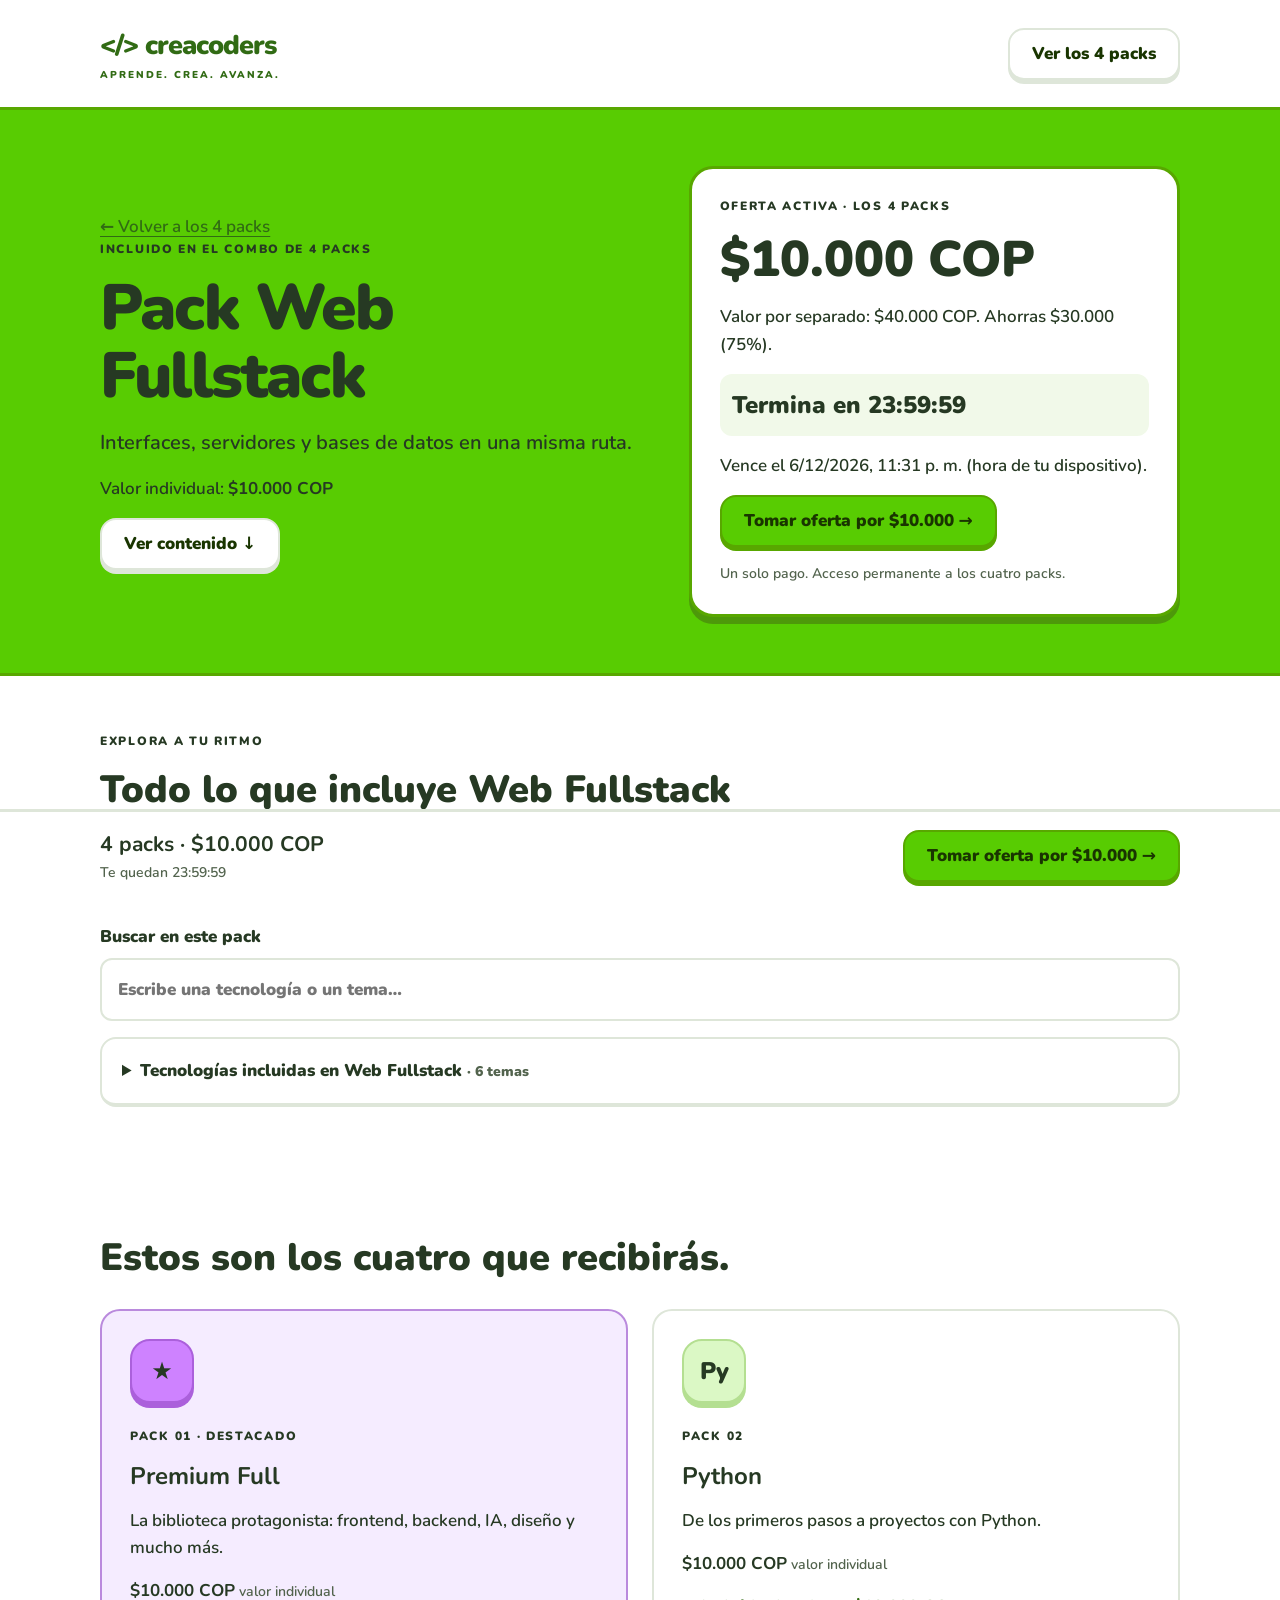
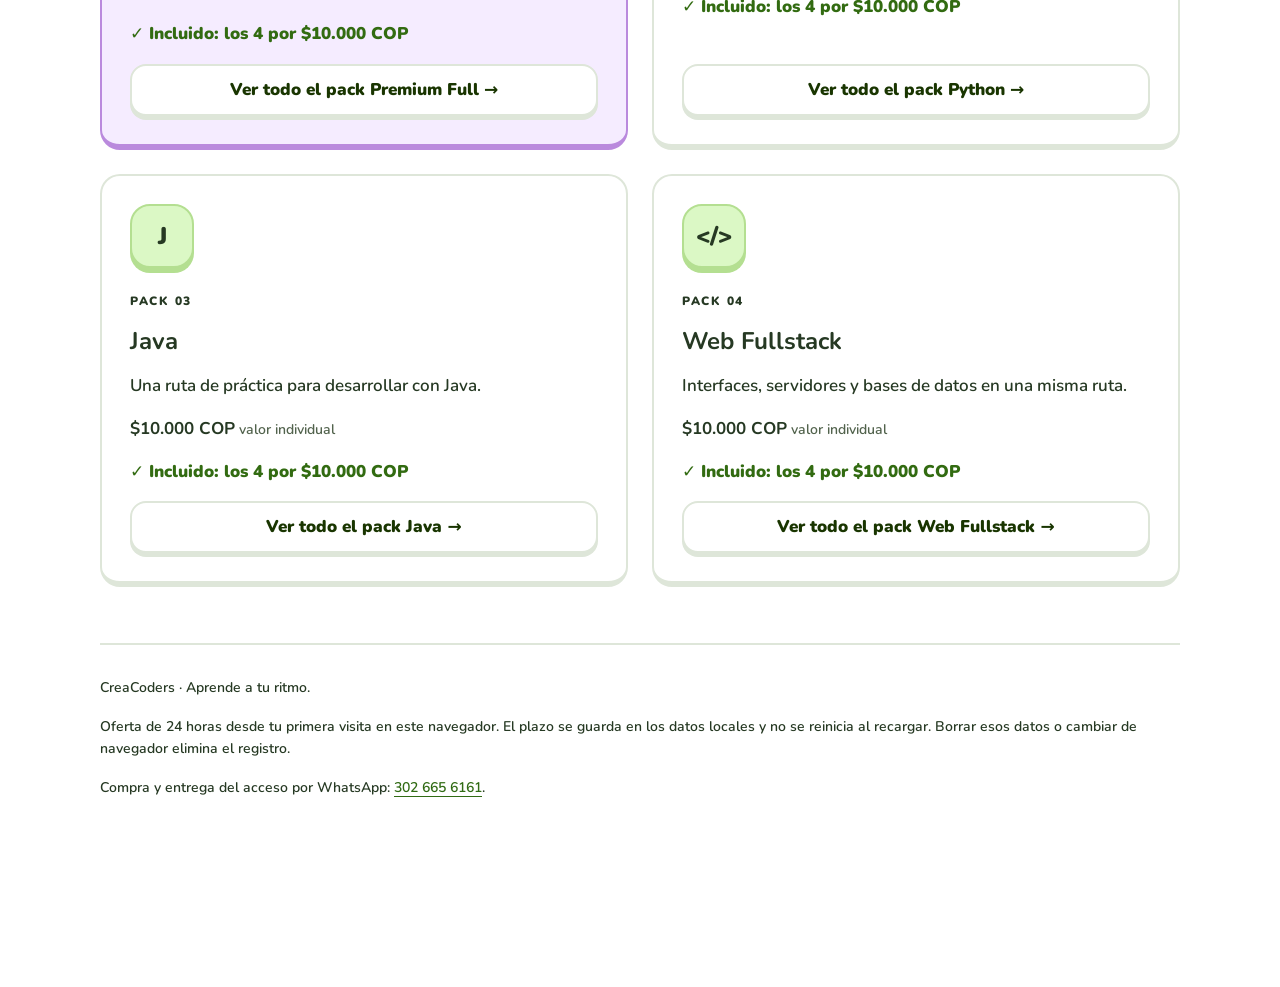
==== pack/desarrollo-web/Desarrollo-Web.html @ 62e16d84 "feat: add 24-hour four-pack offer and accessible course catalog" ====
<!doctype html>
<html lang="es">
<head>
<meta charset="utf-8">
<meta name="viewport" content="width=device-width,initial-scale=1">
<title>Pack Web Fullstack | CreaCoders</title>
<meta name="description" content="Explora los cuatro packs de CreaCoders: Premium, Python, Java y Web Fullstack. Acceso permanente y compra por WhatsApp.">
<link rel="stylesheet" href="../../css/index.css">
<script defer src="../../js/offer.js">
</script>
</head>
<body data-pack="Web Fullstack">
<a class="skip" href="#contenido">Saltar al contenido</a>
<header class="nav wrap">
<a class="brand" href="../../index.html">&lt;/&gt; creacoders<span>APRENDE. CREA. AVANZA.</span>
</a>
<a class="button secondary" href="../../index.html#packs">Ver los 4 packs</a>
</header>
<main id="contenido">
<section class="hero">
<div class="wrap hero-grid">
<div>
<a href="../../index.html#packs">← Volver a los 4 packs</a>
<p class="eyebrow">INCLUIDO EN EL COMBO DE 4 PACKS</p>
<h1>Pack Web Fullstack</h1>
<p class="lead">Interfaces, servidores y bases de datos en una misma ruta.</p>
<p>Valor individual: <strong>$10.000 COP</strong>
</p>
<a class="button secondary" href="#temario">Ver contenido ↓</a>
</div>
<section class="offer" aria-label="Precio de los cuatro packs">
<p class="eyebrow" data-offer-title>LOS 4 PACKS · ACCESO PERMANENTE</p>
<p class="price" data-price>$40.000 <small>COP</small>
</p>
<p data-saving>Precio normal: $10.000 por pack.</p>
<p class="timer" role="timer" aria-label="Tiempo restante de la oferta" data-timer>Comprobando oferta…</p>
<p data-deadline>
</p>
<a class="button" data-buy href="https://wa.me/573026656161">Consultar los 4 packs por WhatsApp →</a>
<p class="fine">Un solo pago. Acceso permanente a los cuatro packs.</p>
</section>
</div>
</section>
<section class="wrap section" id="temario">
<p class="eyebrow">EXPLORA A TU RITMO</p>
<h2>Todo lo que incluye Web Fullstack</h2>
<p>Estas son las tecnologías publicadas en el pack. Consulta el detalle de lecciones por WhatsApp.</p>
<p>1 secciones · 6 temas</p>
<label class="search-label">Buscar en este pack<input type="search" id="search" placeholder="Escribe una tecnología o un tema…">
</label>
<p id="search-status" role="status">
</p>
<div id="syllabus">
<details>
<summary>Tecnologías incluidas en Web Fullstack <small>· 6 temas</small>
</summary>
<ol>
<li>
<strong>HTML &amp; CSS</strong>
<small>
</small>
</li>
<li>
<strong>JavaScript</strong>
<small>
</small>
</li>
<li>
<strong>Bases SQL</strong>
<small>
</small>
</li>
<li>
<strong>React JS</strong>
<small>
</small>
</li>
<li>
<strong>Node.js</strong>
<small>
</small>
</li>
<li>
<strong>Git &amp; GitHub</strong>
<small>
</small>
</li>
</ol>
</details>
</div>
</section>
<section class="wrap section">
<h2>Estos son los cuatro que recibirás.</h2>
<div class="packs">
<article class="pack premium">
<span class="icon">★</span>
<p class="eyebrow">PACK 01 · DESTACADO</p>
<h3>Premium Full</h3>
<p>La biblioteca protagonista: frontend, backend, IA, diseño y mucho más.</p>
<p>
<strong>$10.000 COP</strong> <span class="muted">valor individual</span>
</p>
<p class="included" data-included>Disponible por separado</p>
<a class="button secondary" href="../../pack/premium/Pack-Premium.html">Ver todo el pack Premium Full →</a>
</article>
<article class="pack ">
<span class="icon">Py</span>
<p class="eyebrow">PACK 02</p>
<h3>Python</h3>
<p>De los primeros pasos a proyectos con Python.</p>
<p>
<strong>$10.000 COP</strong> <span class="muted">valor individual</span>
</p>
<p class="included" data-included>Disponible por separado</p>
<a class="button secondary" href="../../pack/python/Python.html">Ver todo el pack Python →</a>
</article>
<article class="pack ">
<span class="icon">J</span>
<p class="eyebrow">PACK 03</p>
<h3>Java</h3>
<p>Una ruta de práctica para desarrollar con Java.</p>
<p>
<strong>$10.000 COP</strong> <span class="muted">valor individual</span>
</p>
<p class="included" data-included>Disponible por separado</p>
<a class="button secondary" href="../../pack/java/Java.html">Ver todo el pack Java →</a>
</article>
<article class="pack ">
<span class="icon">&lt;/&gt;</span>
<p class="eyebrow">PACK 04</p>
<h3>Web Fullstack</h3>
<p>Interfaces, servidores y bases de datos en una misma ruta.</p>
<p>
<strong>$10.000 COP</strong> <span class="muted">valor individual</span>
</p>
<p class="included" data-included>Disponible por separado</p>
<a class="button secondary" href="../../pack/desarrollo-web/Desarrollo-Web.html">Ver todo el pack Web Fullstack →</a>
</article>
</div>
</section>
</main>
<footer class="wrap">
<p>CreaCoders · Aprende a tu ritmo.</p>
<p>Oferta de 24 horas desde tu primera visita en este navegador. El plazo se guarda en los datos locales y no se reinicia al recargar. Borrar esos datos o cambiar de navegador elimina el registro.</p>
<p>Compra y entrega del acceso por WhatsApp: <a href="https://wa.me/573026656161">302 665 6161</a>.</p>
</footer>
<aside class="sticky" aria-label="Comprar por WhatsApp">
<div>
<strong data-sticky-price>4 packs · $40.000</strong>
<small data-sticky-note>Acceso permanente</small>
</div>
<a class="button" data-buy href="https://wa.me/573026656161">Consultar packs →</a>
</aside>
<noscript>
<p class="wrap">Activa JavaScript para comprobar la oferta de primera visita. Puedes consultar los precios por WhatsApp.</p>
</noscript>
</body>
</html>
---- css/index.css ----
@import url('https://fonts.googleapis.com/css2?family=Nunito:wght@500;600;700;800;900&display=swap');
:root{--green:#58cc02;--deep:#58a700;--ink:#263923;--muted:#52634d;--line:#dee6d9}
*{box-sizing:border-box}
html{scroll-behavior:smooth;scroll-padding-top:24px}
body{margin:0;padding-bottom:140px;background:#fff;color:var(--ink);font:600 17px/1.6 'Nunito',system-ui,sans-serif}
a{color:#316b14;text-underline-offset:4px}
h1,h2,h3,p{margin:0 0 16px}
h1{font-size:clamp(40px,5vw,64px);line-height:1.06;font-weight:900;letter-spacing:-1.8px}
h2{font-size:clamp(28px,3vw,38px);line-height:1.2;font-weight:900}
h3{font-size:24px;line-height:1.2}
.wrap{width:min(1080px,calc(100% - 40px));margin:auto}
.nav{display:flex;justify-content:space-between;align-items:center;gap:16px;padding-block:24px}
.brand{text-decoration:none;font-size:27px;font-weight:900;letter-spacing:-1px}
.brand span{display:block;font-size:10px;letter-spacing:2px}
.button{display:inline-flex;justify-content:center;align-items:center;min-height:52px;padding:13px 22px;background:var(--green);border:2px solid var(--deep);border-radius:16px;box-shadow:0 4px 0 var(--deep);color:#193500;text-decoration:none;text-align:center;font-weight:900;line-height:1.3;transition:transform .18s,background .18s}
.button:hover{background:#89e219}
.button:active{transform:translateY(4px);box-shadow:none}
.secondary{background:#fff;border-color:var(--line);box-shadow:0 4px 0 var(--line)}
.secondary:hover{background:#f0f9e9}
.hero{background:var(--green);border-block:3px solid var(--deep);padding:56px 0}
.hero-grid{display:grid;grid-template-columns:1.1fr 1fr;gap:48px;align-items:center}
.eyebrow{font-size:12px;letter-spacing:1.7px;font-weight:900}
.lead{font-size:20px}
.activation{background:#dbf8c5;border:2px solid #4d9d0b;border-radius:16px;padding:16px}
.offer{background:#fff;border:3px solid var(--deep);border-radius:24px;padding:28px;box-shadow:0 7px 0 #4d990a}
.offer .price{font-size:clamp(36px,4vw,50px);font-weight:900;line-height:1.1}
.price small{font-size:18px}
.timer{font-size:24px;font-weight:900;font-variant-numeric:tabular-nums;background:#f1f9e9;border-radius:12px;padding:12px}
.fine,.muted,small{font-size:14px;color:var(--muted)}
.fine{margin:16px 0 0}
.section{padding-block:56px}
.packs{display:grid;grid-template-columns:repeat(2,minmax(0,1fr));gap:24px;margin-top:28px}
.pack{border:2px solid var(--line);border-bottom-width:6px;border-radius:20px;padding:28px;display:flex;flex-direction:column;align-items:flex-start}
.pack .button{margin-top:auto;width:100%}
.pack.premium{background:#f5ecff;border-color:#ba8add}
.icon{display:grid;place-items:center;background:#dbf8c5;border:2px solid #b4df91;box-shadow:0 5px 0 #b4df91;border-radius:20px;width:64px;height:64px;font-weight:900;font-size:24px;margin-bottom:24px}
.premium .icon{background:#ce82ff;border-color:#ab60db;box-shadow:0 5px 0 #ab60db}
.included{color:#326b11;font-weight:900}
.steps{display:grid;grid-template-columns:repeat(3,1fr);gap:24px;margin-top:32px}
.steps b{font-size:32px;color:#526d39}
.steps article{background:#f2f9ec;border-radius:20px;padding:24px}
details{border:2px solid var(--line);border-bottom-width:4px;border-radius:16px;margin-block:16px;padding:0 20px}
summary{min-height:64px;padding:18px 0;font-weight:900;cursor:pointer}
details p{padding-bottom:16px}
li{padding:12px 8px;border-top:2px solid #edf0e9}
li small{display:block}
ol{padding-left:28px}
.search-label{display:block;font-weight:900;margin-top:24px}
input{display:block;width:100%;border:2px solid var(--line);border-radius:12px;padding:16px;font:inherit;margin-top:8px}
.sticky{position:fixed;bottom:0;left:0;right:0;background:#fff;border-top:3px solid var(--line);padding:16px max(20px,calc((100vw - 1080px)/2));padding-bottom:max(16px,env(safe-area-inset-bottom));display:flex;align-items:center;justify-content:space-between;gap:20px;z-index:20}
.sticky strong,.sticky small{display:block}
.sticky strong{font-size:21px}
.sticky small{font-variant-numeric:tabular-nums}
footer{border-top:2px solid var(--line);padding-block:32px;font-size:14px}
.skip{position:absolute;top:-100px;background:#fff;padding:16px;z-index:100}
.skip:focus{top:0}
:focus-visible{outline:3px solid #005fcc;outline-offset:5px}
[hidden]{display:none!important}
@media(max-width:700px){.hero-grid,.steps,.packs{grid-template-columns:1fr}
.hero{padding:32px 0}
.hero-grid{gap:24px}
.nav{padding-block:18px}
.brand{font-size:21px}
.brand span{font-size:8px}
.nav .button{font-size:13px;padding:10px}
.section{padding-block:36px}
.offer,.pack{padding:24px}
.sticky{gap:8px;flex-wrap:wrap}
.sticky>div{display:flex;justify-content:space-between;align-items:center;width:100%;gap:10px}
.sticky strong{font-size:16px}
.sticky small{font-size:12px}
.sticky .button{width:100%}
body{padding-bottom:160px}
}
@media(prefers-reduced-motion:reduce){html{scroll-behavior:auto}
*{transition:none!important}
}
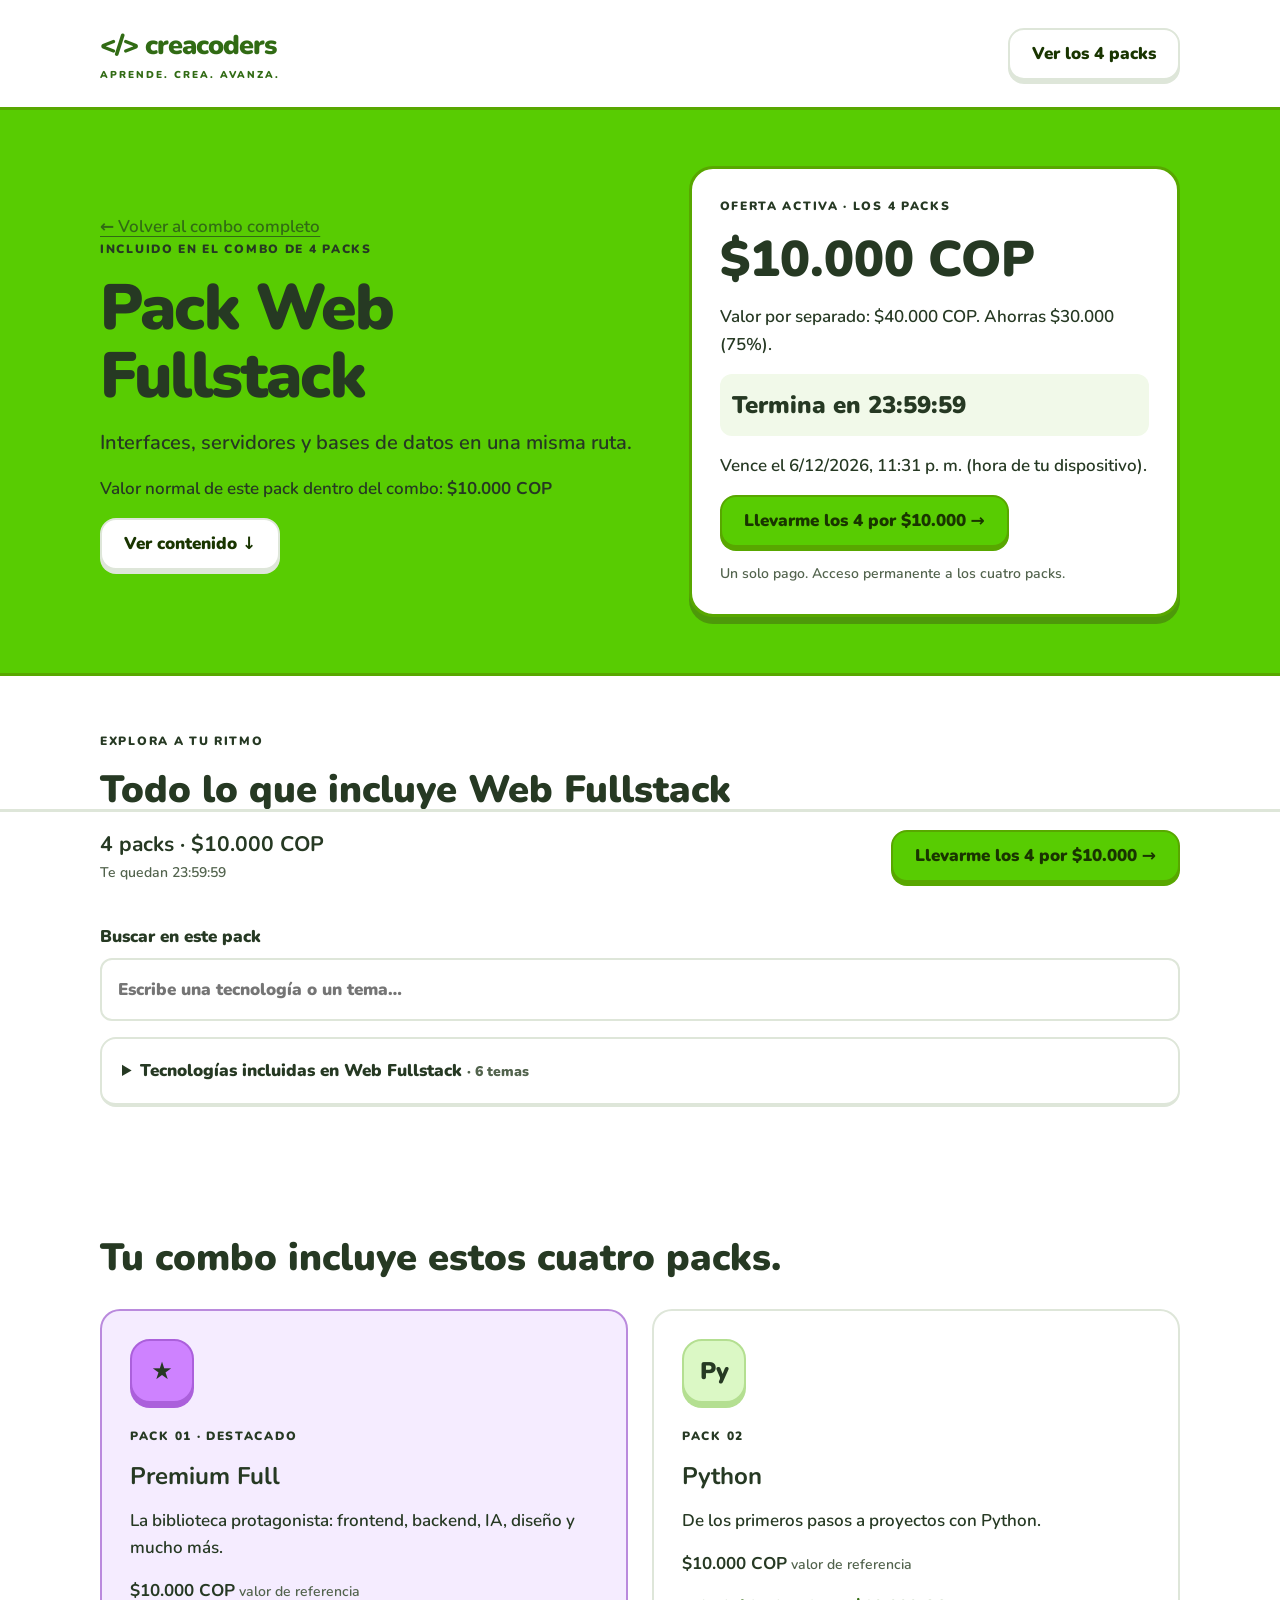
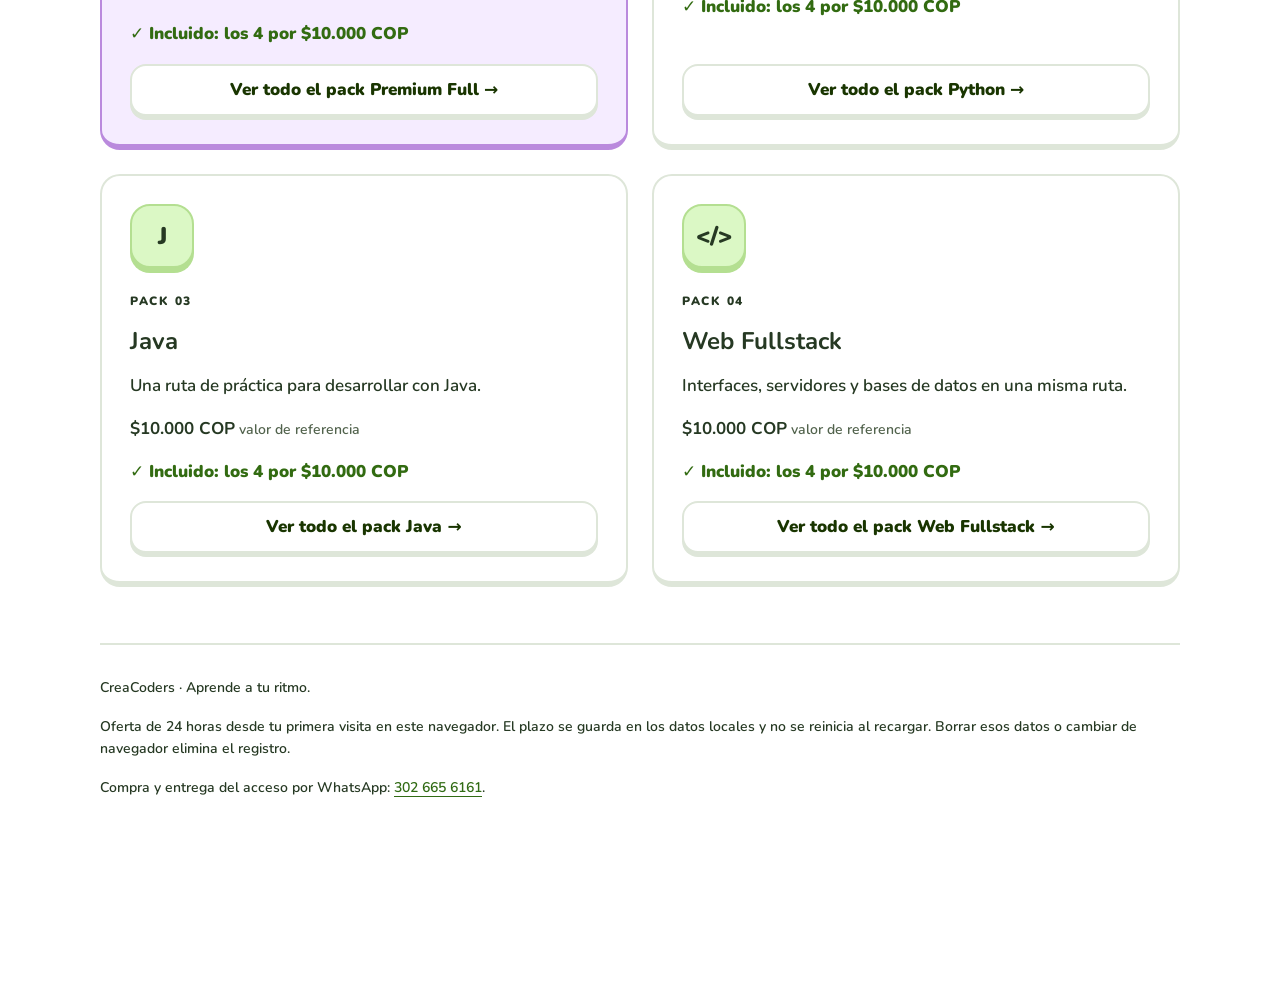
==== commit 3aff8110: "feat: focus mobile landing on discounted four-pack checkout" ====
--- a/pack/desarrollo-web/Desarrollo-Web.html
+++ b/pack/desarrollo-web/Desarrollo-Web.html
@@ -20,11 +20,11 @@
 <section class="hero">
 <div class="wrap hero-grid">
 <div>
-<a href="../../index.html#packs">← Volver a los 4 packs</a>
+<a href="../../index.html#packs">← Volver al combo completo</a>
 <p class="eyebrow">INCLUIDO EN EL COMBO DE 4 PACKS</p>
 <h1>Pack Web Fullstack</h1>
 <p class="lead">Interfaces, servidores y bases de datos en una misma ruta.</p>
-<p>Valor individual: <strong>$10.000 COP</strong>
+<p>Valor normal de este pack dentro del combo: <strong>$10.000 COP</strong>
 </p>
 <a class="button secondary" href="#temario">Ver contenido ↓</a>
 </div>
@@ -90,7 +90,7 @@
 </div>
 </section>
 <section class="wrap section">
-<h2>Estos son los cuatro que recibirás.</h2>
+<h2>Tu combo incluye estos cuatro packs.</h2>
 <div class="packs">
 <article class="pack premium">
 <span class="icon">★</span>
@@ -98,7 +98,7 @@
 <h3>Premium Full</h3>
 <p>La biblioteca protagonista: frontend, backend, IA, diseño y mucho más.</p>
 <p>
-<strong>$10.000 COP</strong> <span class="muted">valor individual</span>
+<strong>$10.000 COP</strong> <span class="muted">valor de referencia</span>
 </p>
 <p class="included" data-included>Disponible por separado</p>
 <a class="button secondary" href="../../pack/premium/Pack-Premium.html">Ver todo el pack Premium Full →</a>
@@ -109,7 +109,7 @@
 <h3>Python</h3>
 <p>De los primeros pasos a proyectos con Python.</p>
 <p>
-<strong>$10.000 COP</strong> <span class="muted">valor individual</span>
+<strong>$10.000 COP</strong> <span class="muted">valor de referencia</span>
 </p>
 <p class="included" data-included>Disponible por separado</p>
 <a class="button secondary" href="../../pack/python/Python.html">Ver todo el pack Python →</a>
@@ -120,7 +120,7 @@
 <h3>Java</h3>
 <p>Una ruta de práctica para desarrollar con Java.</p>
 <p>
-<strong>$10.000 COP</strong> <span class="muted">valor individual</span>
+<strong>$10.000 COP</strong> <span class="muted">valor de referencia</span>
 </p>
 <p class="included" data-included>Disponible por separado</p>
 <a class="button secondary" href="../../pack/java/Java.html">Ver todo el pack Java →</a>
@@ -131,7 +131,7 @@
 <h3>Web Fullstack</h3>
 <p>Interfaces, servidores y bases de datos en una misma ruta.</p>
 <p>
-<strong>$10.000 COP</strong> <span class="muted">valor individual</span>
+<strong>$10.000 COP</strong> <span class="muted">valor de referencia</span>
 </p>
 <p class="included" data-included>Disponible por separado</p>
 <a class="button secondary" href="../../pack/desarrollo-web/Desarrollo-Web.html">Ver todo el pack Web Fullstack →</a>
--- a/css/index.css
+++ b/css/index.css
@@ -76,3 +76,8 @@
 *{transition:none!important}
 }
 
+/* Mobile-first bundle checkout */
+.sr-only{position:absolute;width:1px;height:1px;padding:0;margin:-1px;overflow:hidden;clip:rect(0,0,0,0);white-space:nowrap;border:0}
+.cart-page{background:#f7faf4}.cart-nav{display:flex;align-items:center;justify-content:space-between;gap:12px;padding-block:20px}.cart-nav>span{font-size:12px;text-align:right;max-width:130px;color:var(--muted)}.checkout{max-width:1000px}.cart-heading{padding:20px 0 24px}.cart-heading h1{font-size:clamp(36px,7vw,58px);letter-spacing:-1.4px}.cart-heading h1 span{color:#347d0b}.cart-heading>p:not(.eyebrow){font-size:17px}.cart-banner{display:flex;gap:12px;align-items:center;background:#dbf8c5;border:2px solid #b3df90;border-radius:16px;padding:12px 16px;max-width:480px}.cart-banner>span{font-size:32px}.cart-banner strong,.cart-banner div>span{display:block}.cart-banner strong{font-size:12px;letter-spacing:1px}.cart-banner div>span{font-size:20px;font-weight:900;font-variant-numeric:tabular-nums}.checkout-grid{display:grid;gap:20px;align-items:start}.cart-panel,.order-summary{background:#fff;border:2px solid var(--line);border-bottom-width:5px;border-radius:20px;overflow:hidden}.panel-heading{padding:20px 16px;display:flex;justify-content:space-between;align-items:center;gap:8px;border-bottom:2px solid var(--line)}.panel-heading h2{font-size:20px;margin:0}.count-pill{white-space:nowrap;border-radius:999px;background:#dbf8c5;padding:4px 10px;font-size:12px;font-weight:900}.cart-item{display:grid;grid-template-columns:40px minmax(0,1fr) auto;gap:10px;padding:20px 14px;border-bottom:2px solid #edf1e9}.cart-item:first-of-type{background:#faf5ff}.cart-icon{width:40px;height:44px;display:grid;place-items:center;border-radius:12px;background:#dbf8c5;box-shadow:0 4px 0 #b1db94;font-size:17px;font-weight:900}.cart-item:first-of-type .cart-icon{background:#e5c6ff;box-shadow:0 4px 0 #c59ce4}.item-label{font-size:10px;letter-spacing:.7px;font-weight:900;color:#3b7023}.cart-description h2{font-size:20px;margin:4px 0 6px}.cart-description p{font-size:13px;line-height:1.4;margin-bottom:8px;color:var(--muted)}.cart-description a{display:inline-flex;align-items:center;min-height:44px;font-size:13px;font-weight:900}.item-price{text-align:right;padding-top:20px}.item-price del{display:block;font-size:12px;color:#697364}.item-price strong{display:block;font-size:20px;font-weight:900;line-height:1.3}.item-price>span{display:block;font-size:10px}.item-price small{display:block;font-size:10px;color:#347d0b;max-width:90px}.cart-footnote{padding:16px;font-size:13px;margin:0;background:#f2faeb}.order-summary{padding:24px 20px;border-color:#add68f}.order-summary h2{font-size:24px;margin-bottom:24px}.summary-line{display:flex;justify-content:space-between;gap:12px;margin-block:16px;font-size:15px}.discount-line{color:#347d0b}.discount-line b{display:inline-block;background:#dbf8c5;border-radius:6px;padding:1px 6px;font-size:12px}.total-line{display:flex;flex-direction:column;gap:8px;border-top:2px solid var(--line);padding-top:20px}.total-line span{font-weight:900}.total-line small{display:block;font-size:12px}.total-line>strong{font-size:36px;line-height:1.2;font-weight:900;letter-spacing:-1px}.saving-note{font-size:14px;margin-top:16px;color:#347d0b}.order-summary .button{width:100%}.checkout-help{font-size:13px;color:var(--muted);text-align:center;margin-top:16px}.benefits{list-style:none;padding:0}.benefits li{border:0;padding:4px 0;font-size:14px}.cart-questions{padding-block:36px}.cart-questions h2{font-size:25px}.cart-questions details{background:#fff}.cart-questions summary{font-size:16px}.cart-questions details p{font-size:14px}.cart-page .sticky{background:#fff}.cart-page .sticky .button{font-size:15px}.cart-page footer{font-size:12px}@media(min-width:800px){.checkout-grid{grid-template-columns:minmax(0,1.25fr) minmax(0,1fr);gap:24px}.order-summary{position:sticky;top:20px}.cart-heading{padding-top:32px}.cart-item{padding:24px 20px;gap:16px;grid-template-columns:48px minmax(0,1fr) auto}.cart-icon{width:48px;height:48px}.item-price strong{font-size:24px}.cart-description h2{font-size:23px}.cart-nav>span{max-width:none;font-size:14px}}@media(max-width:359px){.cart-page .wrap{width:calc(100% - 24px)}.cart-item{grid-template-columns:32px minmax(0,1fr) auto;gap:8px;padding-inline:10px}.cart-icon{width:32px}.cart-description h2{font-size:18px}.item-price strong{font-size:18px}.item-price small{font-size:9px}.cart-page .sticky strong{font-size:14px}}
+.summary-line>strong{white-space:nowrap;flex-shrink:0}.discount-line>span{min-width:0}
+@media(max-width:700px){.cart-heading{padding:8px 0 18px}.cart-heading .eyebrow{font-size:10px;margin-bottom:10px}.cart-heading h1{font-size:36px;margin-bottom:12px}.cart-heading>p:not(.eyebrow){font-size:15px;margin-bottom:12px}.cart-banner{padding:8px 12px}.cart-banner div>span{font-size:18px}.panel-heading{padding:14px}.panel-heading h2{font-size:18px}.cart-item{padding-block:12px}.cart-description p{display:none}.cart-description h2{margin:2px 0;font-size:19px}.cart-description a{min-height:36px}.item-price{padding-top:4px}.cart-icon{margin-top:10px}.item-label{font-size:9px}}
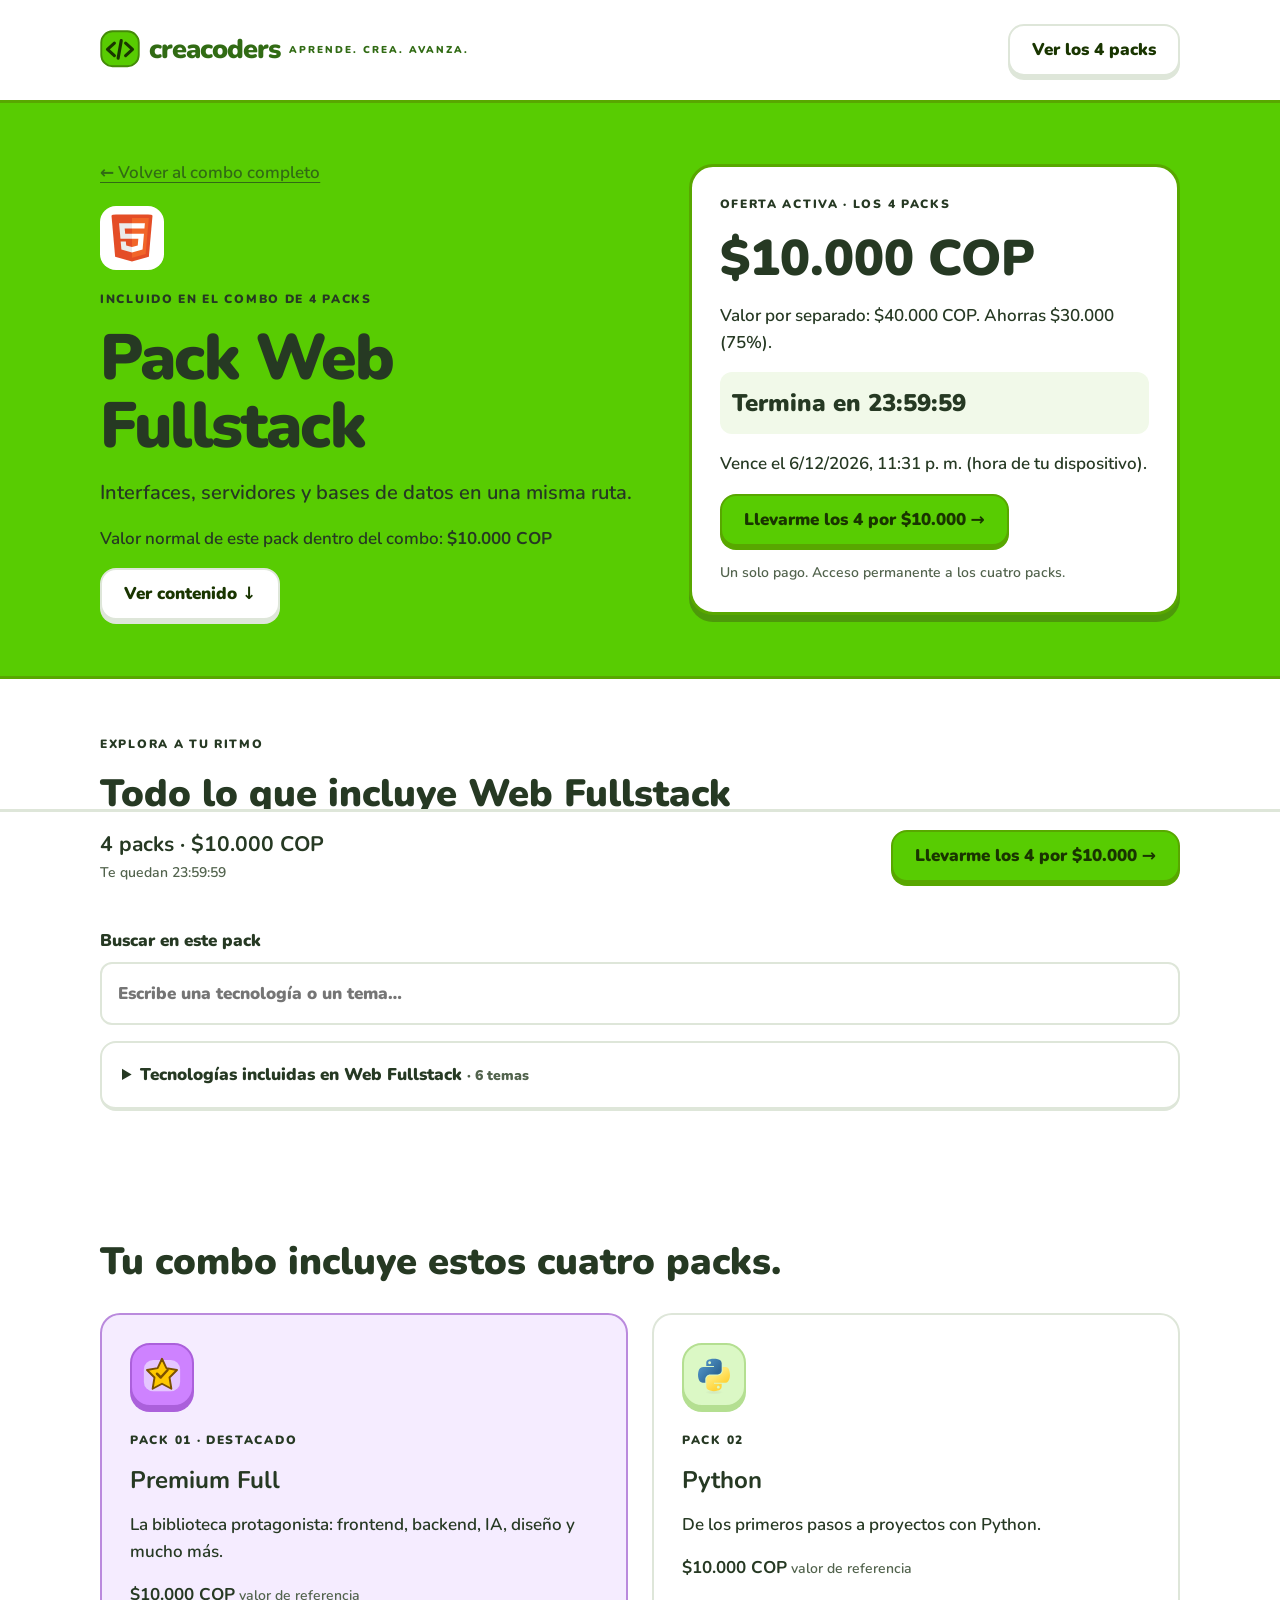
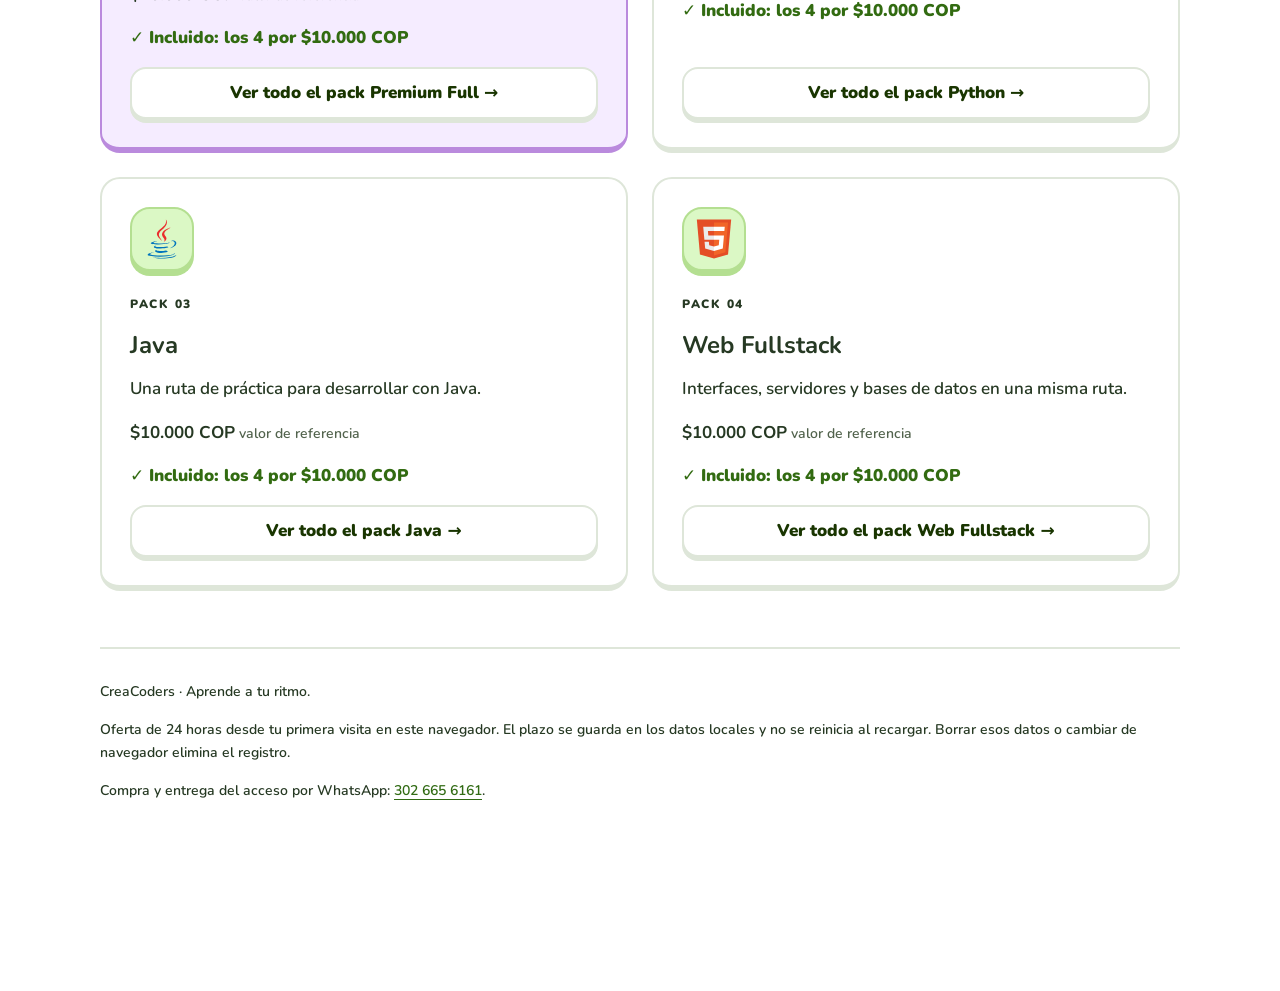
==== commit 92d6d8bf: "feat: add technology logos and transparent purchase guidance" ====
--- a/pack/desarrollo-web/Desarrollo-Web.html
+++ b/pack/desarrollo-web/Desarrollo-Web.html
@@ -5,6 +5,8 @@
 <meta name="viewport" content="width=device-width,initial-scale=1">
 <title>Pack Web Fullstack | CreaCoders</title>
 <meta name="description" content="Explora los cuatro packs de CreaCoders: Premium, Python, Java y Web Fullstack. Acceso permanente y compra por WhatsApp.">
+<link rel="icon" type="image/svg+xml" href="../../images/brand-mark.svg">
+<meta name="theme-color" content="#58cc02">
 <link rel="stylesheet" href="../../css/index.css">
 <script defer src="../../js/offer.js">
 </script>
@@ -12,7 +14,7 @@
 <body data-pack="Web Fullstack">
 <a class="skip" href="#contenido">Saltar al contenido</a>
 <header class="nav wrap">
-<a class="brand" href="../../index.html">&lt;/&gt; creacoders<span>APRENDE. CREA. AVANZA.</span>
+<a class="brand" href="../../index.html"><img src="../../images/brand-mark.svg" alt="" width="40" height="40"> <span class="brand-word">creacoders</span><span>APRENDE. CREA. AVANZA.</span>
 </a>
 <a class="button secondary" href="../../index.html#packs">Ver los 4 packs</a>
 </header>
@@ -21,6 +23,7 @@
 <div class="wrap hero-grid">
 <div>
 <a href="../../index.html#packs">← Volver al combo completo</a>
+<img class="pack-logo" src="../../images/tech/html5.svg" width="64" height="64" alt="">
 <p class="eyebrow">INCLUIDO EN EL COMBO DE 4 PACKS</p>
 <h1>Pack Web Fullstack</h1>
 <p class="lead">Interfaces, servidores y bases de datos en una misma ruta.</p>
@@ -93,7 +96,7 @@
 <h2>Tu combo incluye estos cuatro packs.</h2>
 <div class="packs">
 <article class="pack premium">
-<span class="icon">★</span>
+<span class="icon"><img src="../../images/tech/premium.svg" width="40" height="40" alt=""></span>
 <p class="eyebrow">PACK 01 · DESTACADO</p>
 <h3>Premium Full</h3>
 <p>La biblioteca protagonista: frontend, backend, IA, diseño y mucho más.</p>
@@ -104,7 +107,7 @@
 <a class="button secondary" href="../../pack/premium/Pack-Premium.html">Ver todo el pack Premium Full →</a>
 </article>
 <article class="pack ">
-<span class="icon">Py</span>
+<span class="icon"><img src="../../images/tech/python.svg" width="40" height="40" alt=""></span>
 <p class="eyebrow">PACK 02</p>
 <h3>Python</h3>
 <p>De los primeros pasos a proyectos con Python.</p>
@@ -115,7 +118,7 @@
 <a class="button secondary" href="../../pack/python/Python.html">Ver todo el pack Python →</a>
 </article>
 <article class="pack ">
-<span class="icon">J</span>
+<span class="icon"><img src="../../images/tech/java.svg" width="40" height="40" alt=""></span>
 <p class="eyebrow">PACK 03</p>
 <h3>Java</h3>
 <p>Una ruta de práctica para desarrollar con Java.</p>
@@ -126,7 +129,7 @@
 <a class="button secondary" href="../../pack/java/Java.html">Ver todo el pack Java →</a>
 </article>
 <article class="pack ">
-<span class="icon">&lt;/&gt;</span>
+<span class="icon"><img src="../../images/tech/html5.svg" width="40" height="40" alt=""></span>
 <p class="eyebrow">PACK 04</p>
 <h3>Web Fullstack</h3>
 <p>Interfaces, servidores y bases de datos en una misma ruta.</p>
--- a/css/index.css
+++ b/css/index.css
@@ -81,3 +81,5 @@
 .cart-page{background:#f7faf4}.cart-nav{display:flex;align-items:center;justify-content:space-between;gap:12px;padding-block:20px}.cart-nav>span{font-size:12px;text-align:right;max-width:130px;color:var(--muted)}.checkout{max-width:1000px}.cart-heading{padding:20px 0 24px}.cart-heading h1{font-size:clamp(36px,7vw,58px);letter-spacing:-1.4px}.cart-heading h1 span{color:#347d0b}.cart-heading>p:not(.eyebrow){font-size:17px}.cart-banner{display:flex;gap:12px;align-items:center;background:#dbf8c5;border:2px solid #b3df90;border-radius:16px;padding:12px 16px;max-width:480px}.cart-banner>span{font-size:32px}.cart-banner strong,.cart-banner div>span{display:block}.cart-banner strong{font-size:12px;letter-spacing:1px}.cart-banner div>span{font-size:20px;font-weight:900;font-variant-numeric:tabular-nums}.checkout-grid{display:grid;gap:20px;align-items:start}.cart-panel,.order-summary{background:#fff;border:2px solid var(--line);border-bottom-width:5px;border-radius:20px;overflow:hidden}.panel-heading{padding:20px 16px;display:flex;justify-content:space-between;align-items:center;gap:8px;border-bottom:2px solid var(--line)}.panel-heading h2{font-size:20px;margin:0}.count-pill{white-space:nowrap;border-radius:999px;background:#dbf8c5;padding:4px 10px;font-size:12px;font-weight:900}.cart-item{display:grid;grid-template-columns:40px minmax(0,1fr) auto;gap:10px;padding:20px 14px;border-bottom:2px solid #edf1e9}.cart-item:first-of-type{background:#faf5ff}.cart-icon{width:40px;height:44px;display:grid;place-items:center;border-radius:12px;background:#dbf8c5;box-shadow:0 4px 0 #b1db94;font-size:17px;font-weight:900}.cart-item:first-of-type .cart-icon{background:#e5c6ff;box-shadow:0 4px 0 #c59ce4}.item-label{font-size:10px;letter-spacing:.7px;font-weight:900;color:#3b7023}.cart-description h2{font-size:20px;margin:4px 0 6px}.cart-description p{font-size:13px;line-height:1.4;margin-bottom:8px;color:var(--muted)}.cart-description a{display:inline-flex;align-items:center;min-height:44px;font-size:13px;font-weight:900}.item-price{text-align:right;padding-top:20px}.item-price del{display:block;font-size:12px;color:#697364}.item-price strong{display:block;font-size:20px;font-weight:900;line-height:1.3}.item-price>span{display:block;font-size:10px}.item-price small{display:block;font-size:10px;color:#347d0b;max-width:90px}.cart-footnote{padding:16px;font-size:13px;margin:0;background:#f2faeb}.order-summary{padding:24px 20px;border-color:#add68f}.order-summary h2{font-size:24px;margin-bottom:24px}.summary-line{display:flex;justify-content:space-between;gap:12px;margin-block:16px;font-size:15px}.discount-line{color:#347d0b}.discount-line b{display:inline-block;background:#dbf8c5;border-radius:6px;padding:1px 6px;font-size:12px}.total-line{display:flex;flex-direction:column;gap:8px;border-top:2px solid var(--line);padding-top:20px}.total-line span{font-weight:900}.total-line small{display:block;font-size:12px}.total-line>strong{font-size:36px;line-height:1.2;font-weight:900;letter-spacing:-1px}.saving-note{font-size:14px;margin-top:16px;color:#347d0b}.order-summary .button{width:100%}.checkout-help{font-size:13px;color:var(--muted);text-align:center;margin-top:16px}.benefits{list-style:none;padding:0}.benefits li{border:0;padding:4px 0;font-size:14px}.cart-questions{padding-block:36px}.cart-questions h2{font-size:25px}.cart-questions details{background:#fff}.cart-questions summary{font-size:16px}.cart-questions details p{font-size:14px}.cart-page .sticky{background:#fff}.cart-page .sticky .button{font-size:15px}.cart-page footer{font-size:12px}@media(min-width:800px){.checkout-grid{grid-template-columns:minmax(0,1.25fr) minmax(0,1fr);gap:24px}.order-summary{position:sticky;top:20px}.cart-heading{padding-top:32px}.cart-item{padding:24px 20px;gap:16px;grid-template-columns:48px minmax(0,1fr) auto}.cart-icon{width:48px;height:48px}.item-price strong{font-size:24px}.cart-description h2{font-size:23px}.cart-nav>span{max-width:none;font-size:14px}}@media(max-width:359px){.cart-page .wrap{width:calc(100% - 24px)}.cart-item{grid-template-columns:32px minmax(0,1fr) auto;gap:8px;padding-inline:10px}.cart-icon{width:32px}.cart-description h2{font-size:18px}.item-price strong{font-size:18px}.item-price small{font-size:9px}.cart-page .sticky strong{font-size:14px}}
 .summary-line>strong{white-space:nowrap;flex-shrink:0}.discount-line>span{min-width:0}
 @media(max-width:700px){.cart-heading{padding:8px 0 18px}.cart-heading .eyebrow{font-size:10px;margin-bottom:10px}.cart-heading h1{font-size:36px;margin-bottom:12px}.cart-heading>p:not(.eyebrow){font-size:15px;margin-bottom:12px}.cart-banner{padding:8px 12px}.cart-banner div>span{font-size:18px}.panel-heading{padding:14px}.panel-heading h2{font-size:18px}.cart-item{padding-block:12px}.cart-description p{display:none}.cart-description h2{margin:2px 0;font-size:19px}.cart-description a{min-height:36px}.item-price{padding-top:4px}.cart-icon{margin-top:10px}.item-label{font-size:9px}}
+/* Local visual identity and transparent purchase guidance. */
+.brand{display:inline-flex;align-items:center;gap:9px;flex-wrap:wrap}.brand>img{flex-shrink:0}.brand .brand-word{font-size:inherit;letter-spacing:inherit}.cart-nav .brand{flex-wrap:nowrap;gap:8px}.cart-nav .brand>img{width:34px;height:34px}.cart-nav .brand-word{display:inline}.cart-icon img,.icon img{object-fit:contain;max-width:100%}.cart-icon{background:#fff}.cart-item:first-of-type .cart-icon{background:#f2e6ff}.tech-strip{display:flex;flex-wrap:wrap;gap:8px;margin:16px 0}.tech-strip>span{display:inline-flex;align-items:center;gap:6px;font-size:12px;font-weight:800;background:#fff;border:2px solid var(--line);border-radius:10px;padding:5px 9px}.tech-strip img{object-fit:contain}.pack-logo{display:block;background:#fff;border-radius:16px;padding:8px;margin:20px 0}.seller-note{display:flex;align-items:center;gap:10px;border:2px solid #d9edce;background:#f3faee;border-radius:12px;padding:12px;font-size:13px;margin-top:16px}.seller-note a{font-weight:900}.purchase-guide{margin-top:32px;border:2px solid var(--line);border-radius:20px;background:#fff;padding:24px 20px}.guide-intro{display:flex;align-items:flex-start;gap:12px}.guide-icon{display:grid;place-items:center;flex-shrink:0;width:44px;height:44px;background:#dbf8c5;border-radius:14px;font-size:26px}.guide-intro .eyebrow{font-size:10px;letter-spacing:1px;margin-bottom:8px}.guide-intro h2{font-size:24px}.delivery-steps{list-style:none;padding:0;margin:20px 0}.delivery-steps li{display:flex;gap:14px;padding:18px 0}.delivery-steps b{display:grid;place-items:center;flex-shrink:0;width:36px;height:36px;background:#f1f9ea;border:2px solid #d4e8c5;border-radius:50%;font-size:13px}.delivery-steps h3{font-size:18px;margin-bottom:6px}.delivery-steps p{font-size:14px;margin:0;color:var(--muted)}.contact-card{display:flex;align-items:center;gap:12px;padding:16px;border:2px solid #b2d997;border-bottom-width:5px;border-radius:16px;background:#f1faea;text-decoration:none}.contact-card img{flex-shrink:0}.contact-card strong{display:block;font-size:15px;line-height:1.4}.contact-card small{display:block;font-size:12px;margin-top:4px}.brand-disclaimer{font-size:11px;color:var(--muted);margin:18px 0 0}.cart-nav .brand{font-size:23px}@media(max-width:359px){.cart-nav .brand{font-size:20px}.cart-nav .brand>img{width:28px;height:28px}.cart-nav>span{font-size:10px}.tech-strip{gap:6px}.tech-strip>span{font-size:10px;padding:4px 6px}.tech-strip img{width:18px;height:18px}}@media(min-width:800px){.delivery-steps{display:grid;grid-template-columns:repeat(3,1fr);gap:24px}.delivery-steps li{border:0}.purchase-guide{padding:32px}.contact-card{max-width:600px}}
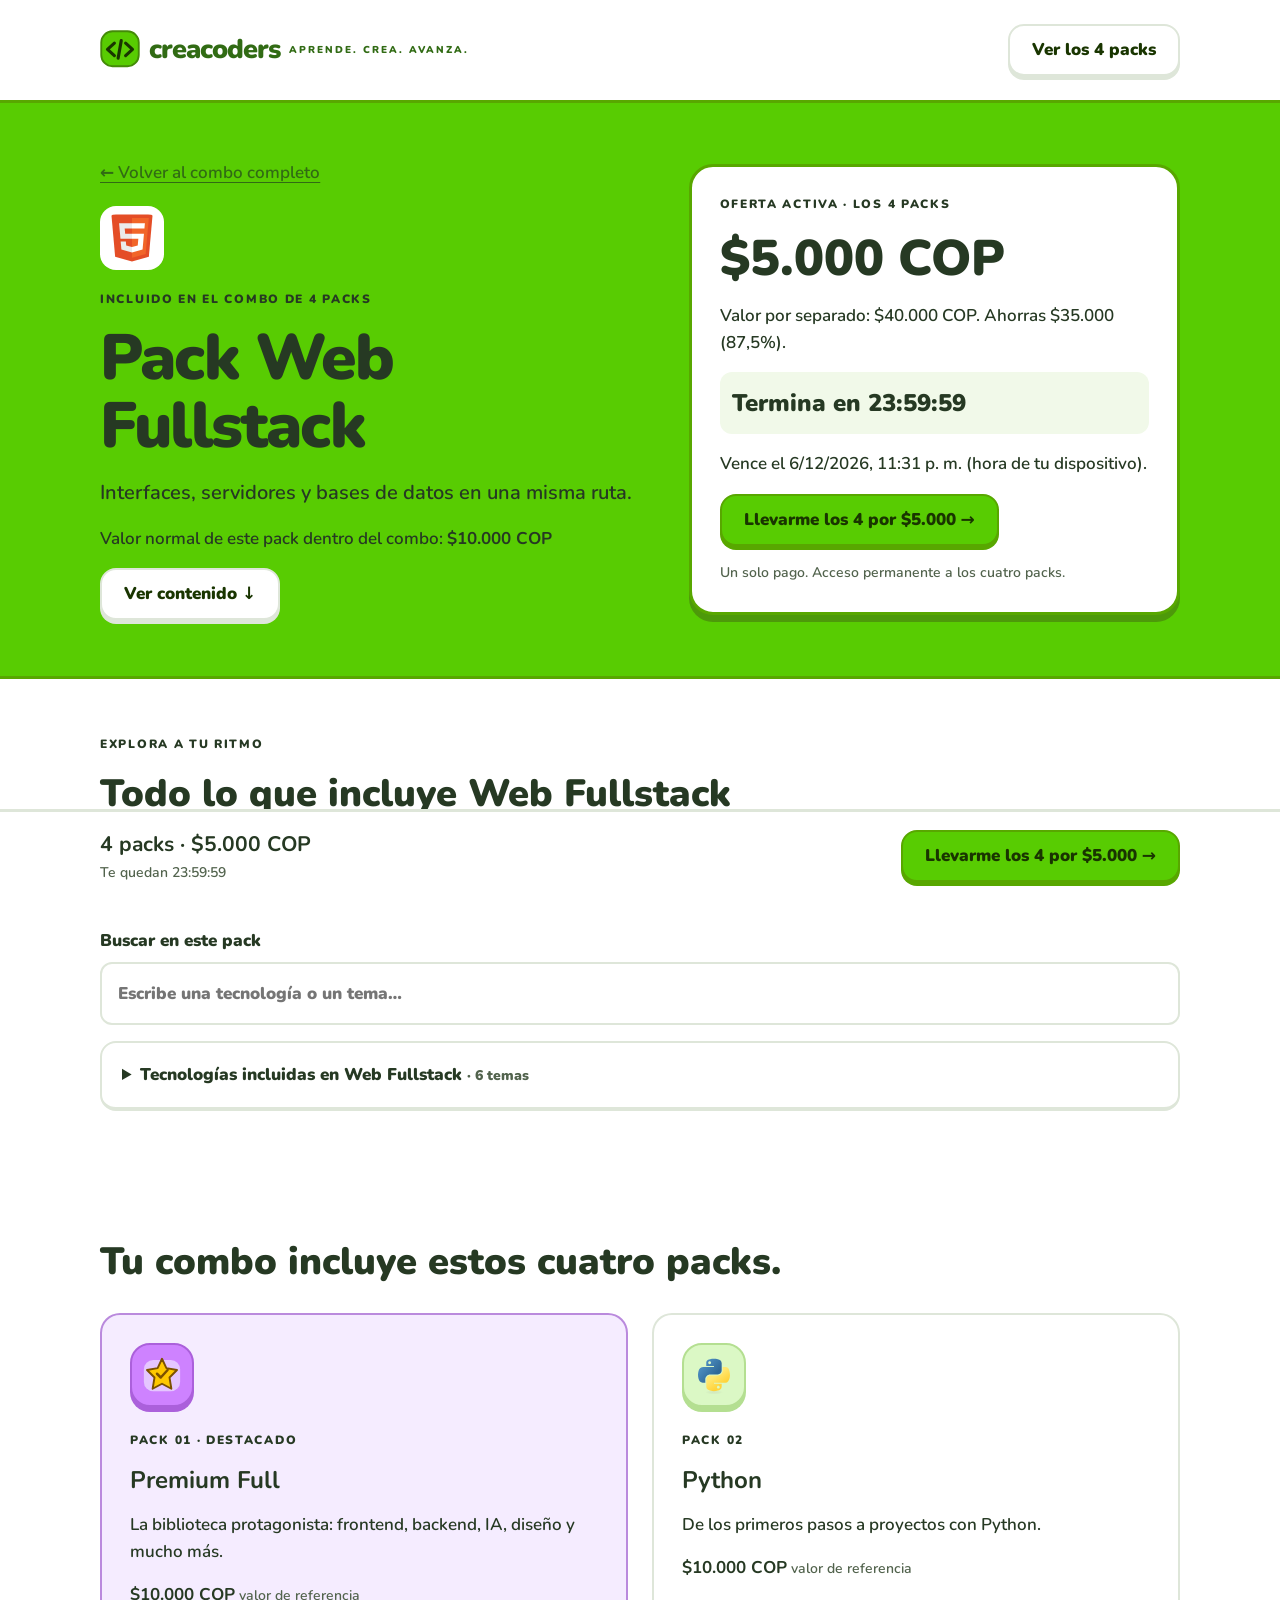
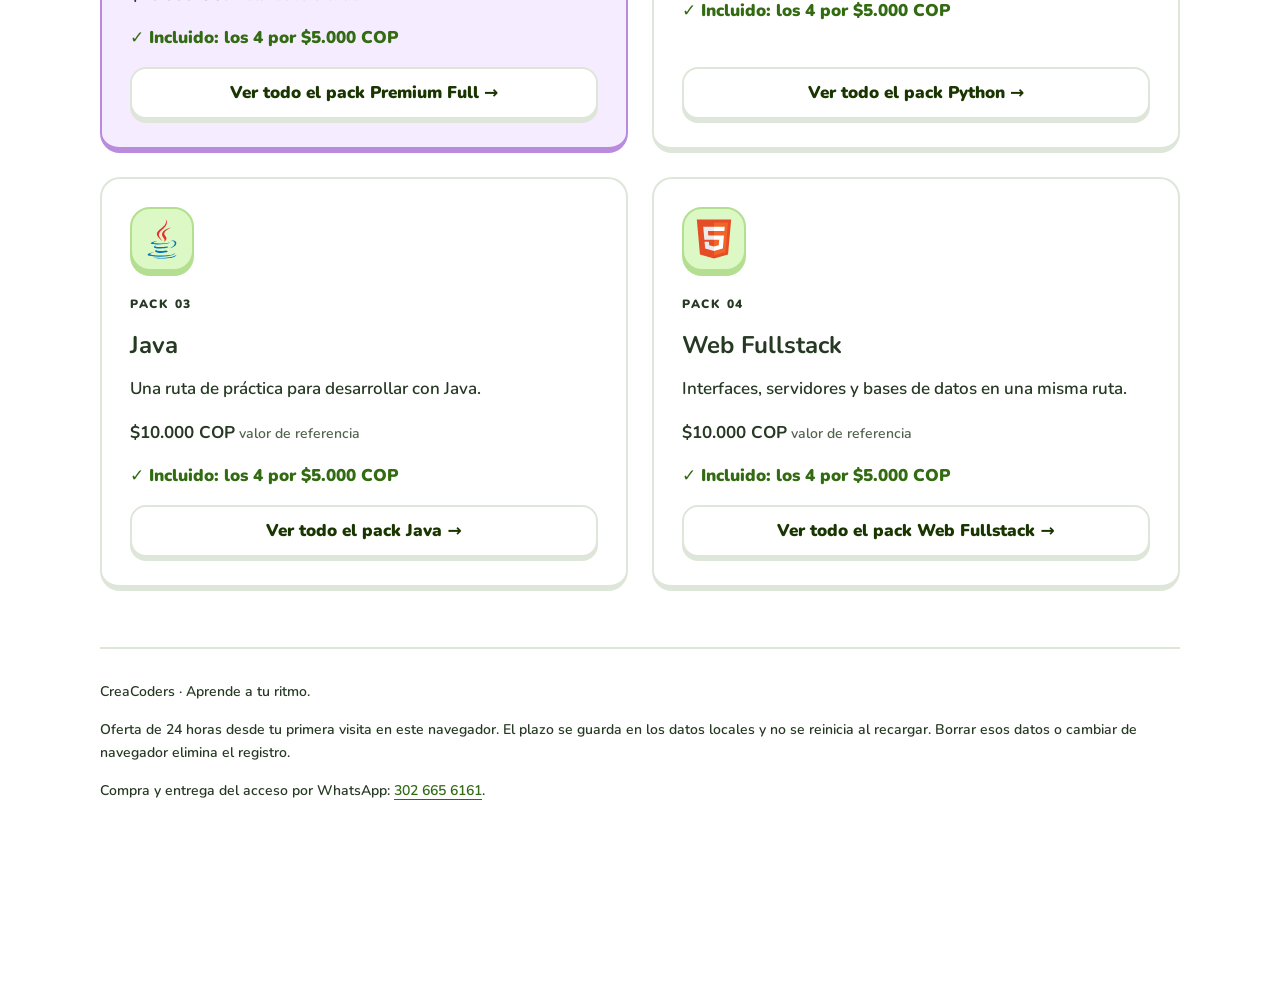
==== commit da83b8d1: "feat: lower permanent four-pack offer to COP 5000 and renew timers" ====
--- a/pack/desarrollo-web/Desarrollo-Web.html
+++ b/pack/desarrollo-web/Desarrollo-Web.html
@@ -8,7 +8,7 @@
 <link rel="icon" type="image/svg+xml" href="../../images/brand-mark.svg">
 <meta name="theme-color" content="#58cc02">
 <link rel="stylesheet" href="../../css/index.css">
-<script defer src="../../js/offer.js">
+<script defer src="../../js/offer.js?v=2-5000">
 </script>
 </head>
 <body data-pack="Web Fullstack">
--- a/css/index.css
+++ b/css/index.css
@@ -83,3 +83,5 @@
 @media(max-width:700px){.cart-heading{padding:8px 0 18px}.cart-heading .eyebrow{font-size:10px;margin-bottom:10px}.cart-heading h1{font-size:36px;margin-bottom:12px}.cart-heading>p:not(.eyebrow){font-size:15px;margin-bottom:12px}.cart-banner{padding:8px 12px}.cart-banner div>span{font-size:18px}.panel-heading{padding:14px}.panel-heading h2{font-size:18px}.cart-item{padding-block:12px}.cart-description p{display:none}.cart-description h2{margin:2px 0;font-size:19px}.cart-description a{min-height:36px}.item-price{padding-top:4px}.cart-icon{margin-top:10px}.item-label{font-size:9px}}
 /* Local visual identity and transparent purchase guidance. */
 .brand{display:inline-flex;align-items:center;gap:9px;flex-wrap:wrap}.brand>img{flex-shrink:0}.brand .brand-word{font-size:inherit;letter-spacing:inherit}.cart-nav .brand{flex-wrap:nowrap;gap:8px}.cart-nav .brand>img{width:34px;height:34px}.cart-nav .brand-word{display:inline}.cart-icon img,.icon img{object-fit:contain;max-width:100%}.cart-icon{background:#fff}.cart-item:first-of-type .cart-icon{background:#f2e6ff}.tech-strip{display:flex;flex-wrap:wrap;gap:8px;margin:16px 0}.tech-strip>span{display:inline-flex;align-items:center;gap:6px;font-size:12px;font-weight:800;background:#fff;border:2px solid var(--line);border-radius:10px;padding:5px 9px}.tech-strip img{object-fit:contain}.pack-logo{display:block;background:#fff;border-radius:16px;padding:8px;margin:20px 0}.seller-note{display:flex;align-items:center;gap:10px;border:2px solid #d9edce;background:#f3faee;border-radius:12px;padding:12px;font-size:13px;margin-top:16px}.seller-note a{font-weight:900}.purchase-guide{margin-top:32px;border:2px solid var(--line);border-radius:20px;background:#fff;padding:24px 20px}.guide-intro{display:flex;align-items:flex-start;gap:12px}.guide-icon{display:grid;place-items:center;flex-shrink:0;width:44px;height:44px;background:#dbf8c5;border-radius:14px;font-size:26px}.guide-intro .eyebrow{font-size:10px;letter-spacing:1px;margin-bottom:8px}.guide-intro h2{font-size:24px}.delivery-steps{list-style:none;padding:0;margin:20px 0}.delivery-steps li{display:flex;gap:14px;padding:18px 0}.delivery-steps b{display:grid;place-items:center;flex-shrink:0;width:36px;height:36px;background:#f1f9ea;border:2px solid #d4e8c5;border-radius:50%;font-size:13px}.delivery-steps h3{font-size:18px;margin-bottom:6px}.delivery-steps p{font-size:14px;margin:0;color:var(--muted)}.contact-card{display:flex;align-items:center;gap:12px;padding:16px;border:2px solid #b2d997;border-bottom-width:5px;border-radius:16px;background:#f1faea;text-decoration:none}.contact-card img{flex-shrink:0}.contact-card strong{display:block;font-size:15px;line-height:1.4}.contact-card small{display:block;font-size:12px;margin-top:4px}.brand-disclaimer{font-size:11px;color:var(--muted);margin:18px 0 0}.cart-nav .brand{font-size:23px}@media(max-width:359px){.cart-nav .brand{font-size:20px}.cart-nav .brand>img{width:28px;height:28px}.cart-nav>span{font-size:10px}.tech-strip{gap:6px}.tech-strip>span{font-size:10px;padding:4px 6px}.tech-strip img{width:18px;height:18px}}@media(min-width:800px){.delivery-steps{display:grid;grid-template-columns:repeat(3,1fr);gap:24px}.delivery-steps li{border:0}.purchase-guide{padding:32px}.contact-card{max-width:600px}}
+/* Netlify injects its public promotional badge after the site's HTML. */
+iframe#nl-badge-frame{display:none!important;visibility:hidden!important;pointer-events:none!important}
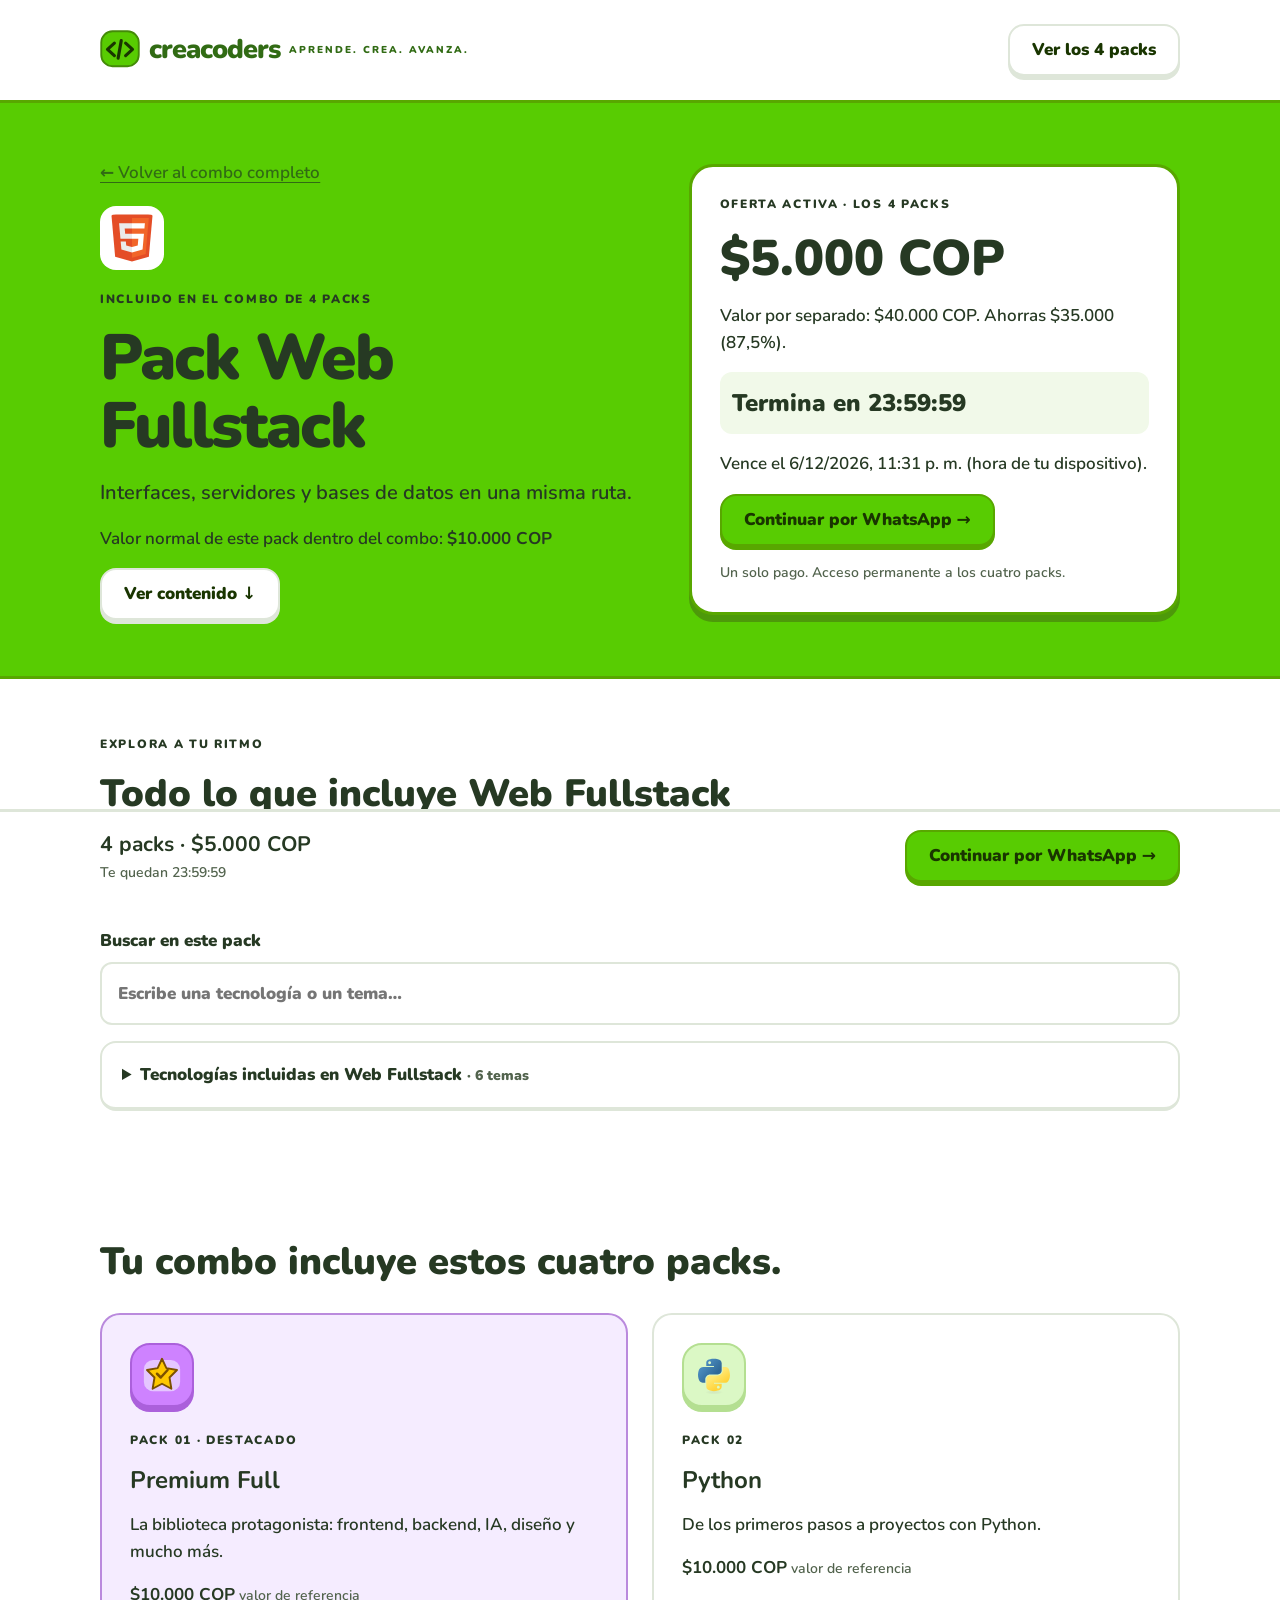
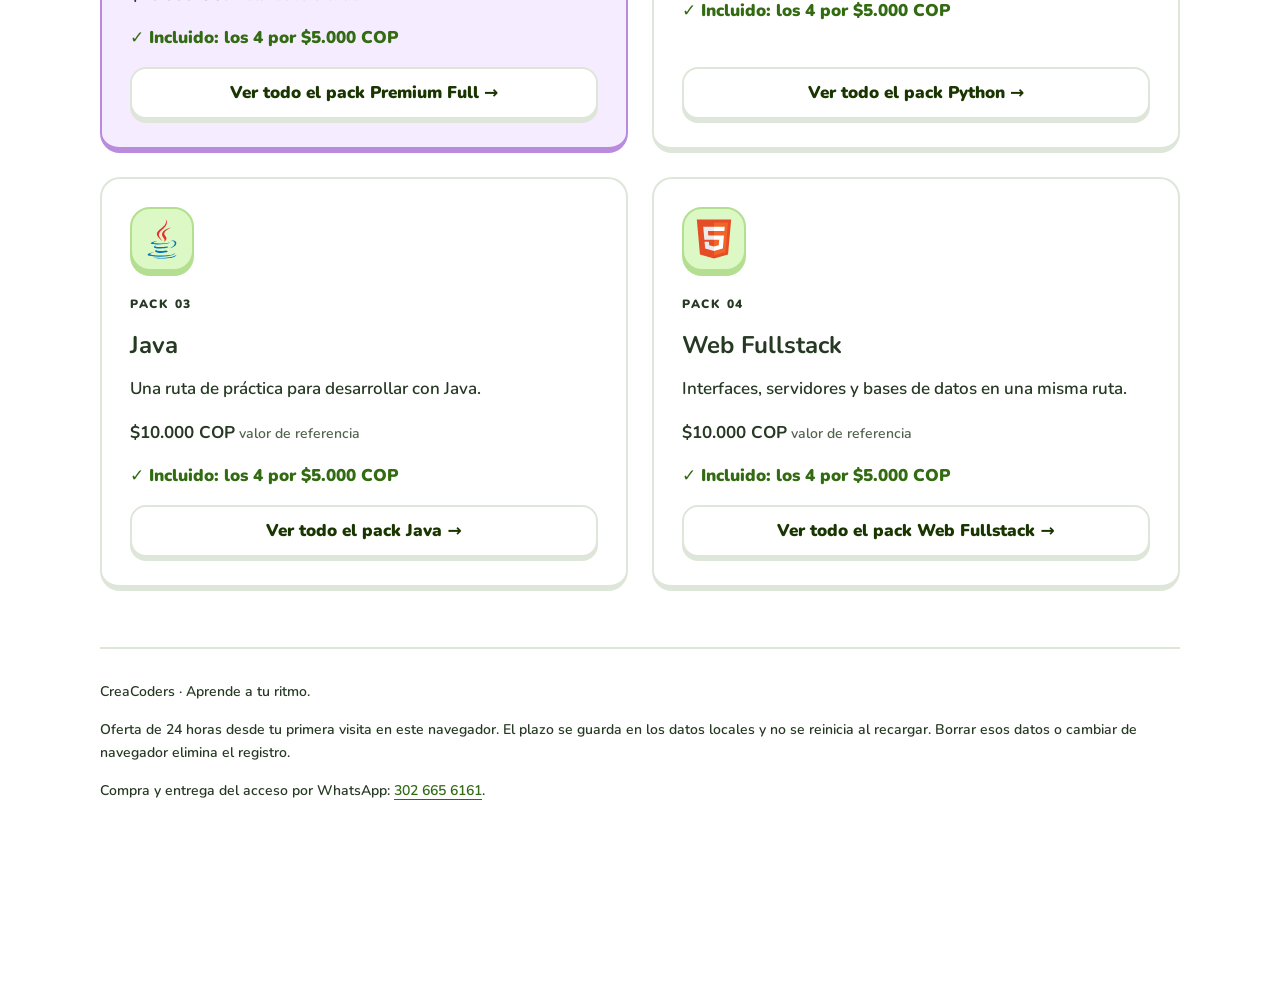
==== commit da0113cd: "feat: redesign mobile offer as a complete shopping cart checkout" ====
--- a/pack/desarrollo-web/Desarrollo-Web.html
+++ b/pack/desarrollo-web/Desarrollo-Web.html
@@ -8,7 +8,7 @@
 <link rel="icon" type="image/svg+xml" href="../../images/brand-mark.svg">
 <meta name="theme-color" content="#58cc02">
 <link rel="stylesheet" href="../../css/index.css">
-<script defer src="../../js/offer.js?v=2-5000">
+<script defer src="../../js/offer.js?v=2-5000-cart3">
 </script>
 </head>
 <body data-pack="Web Fullstack">
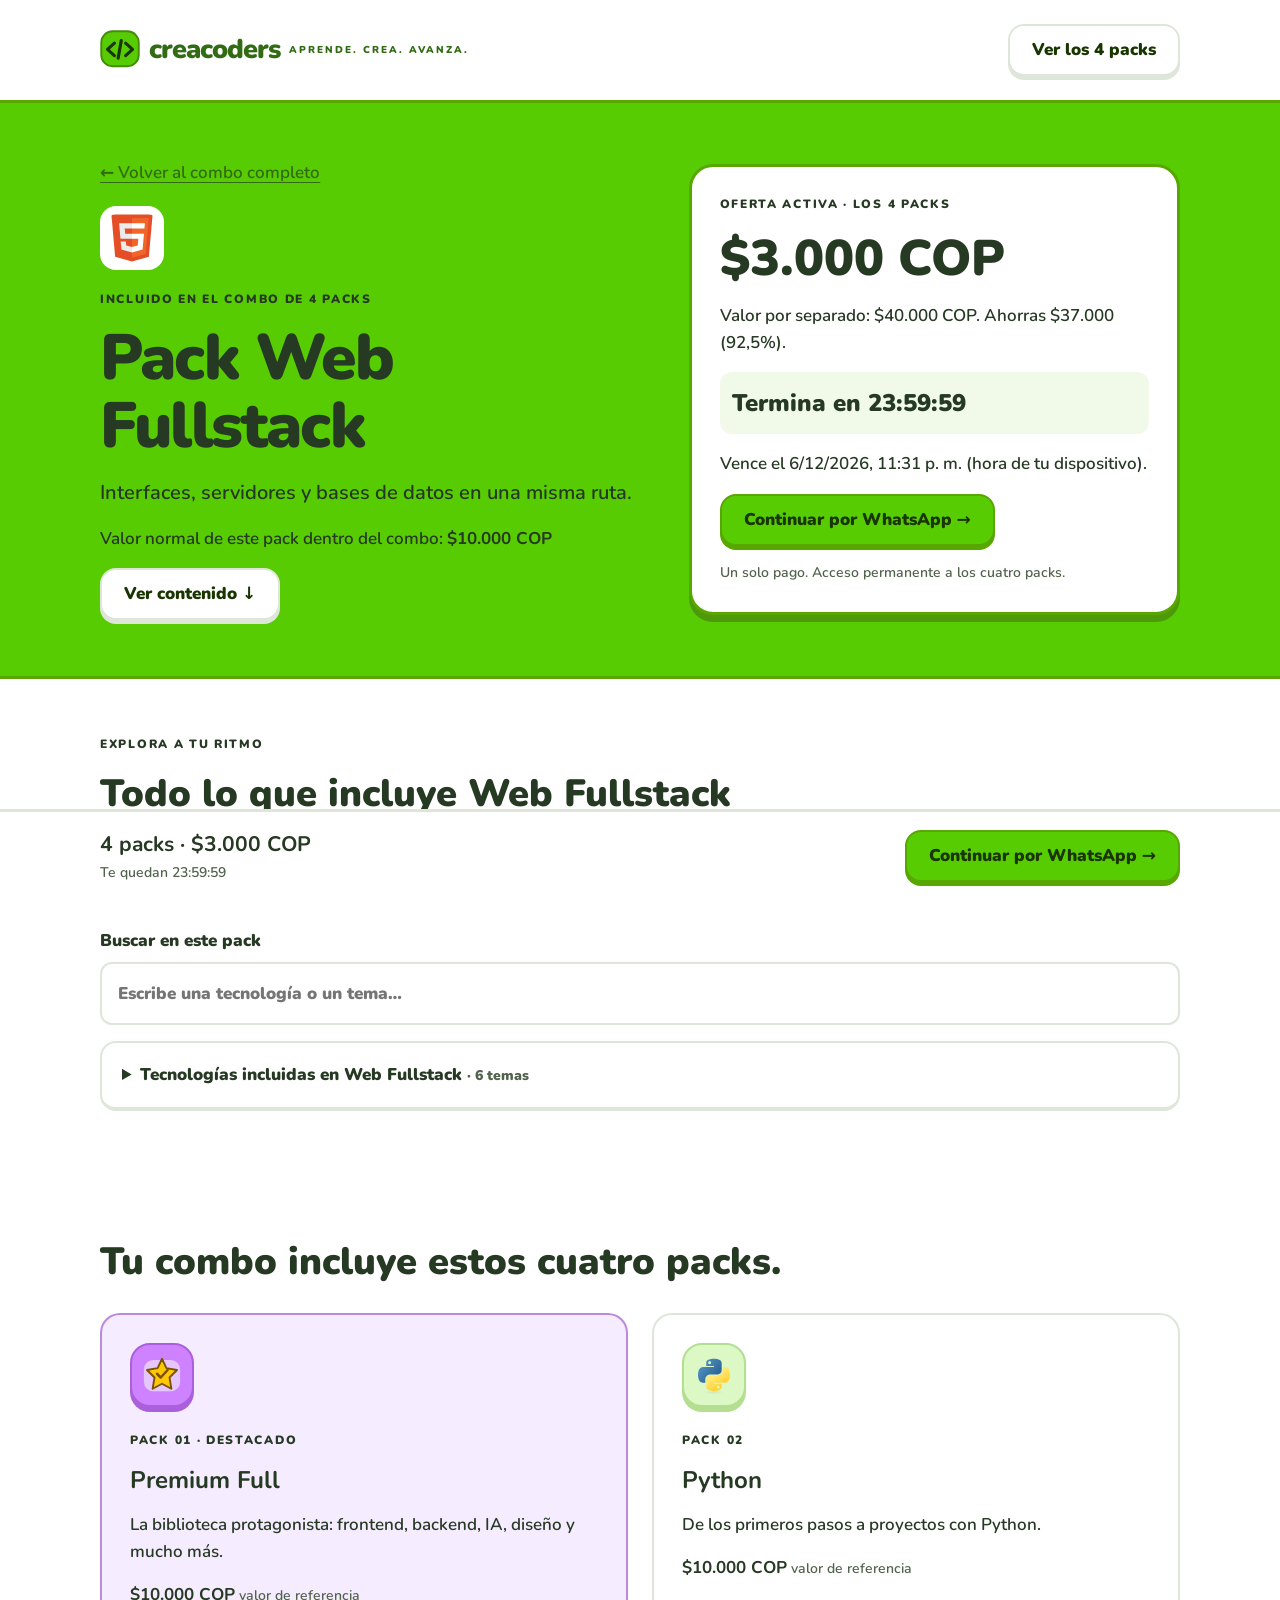
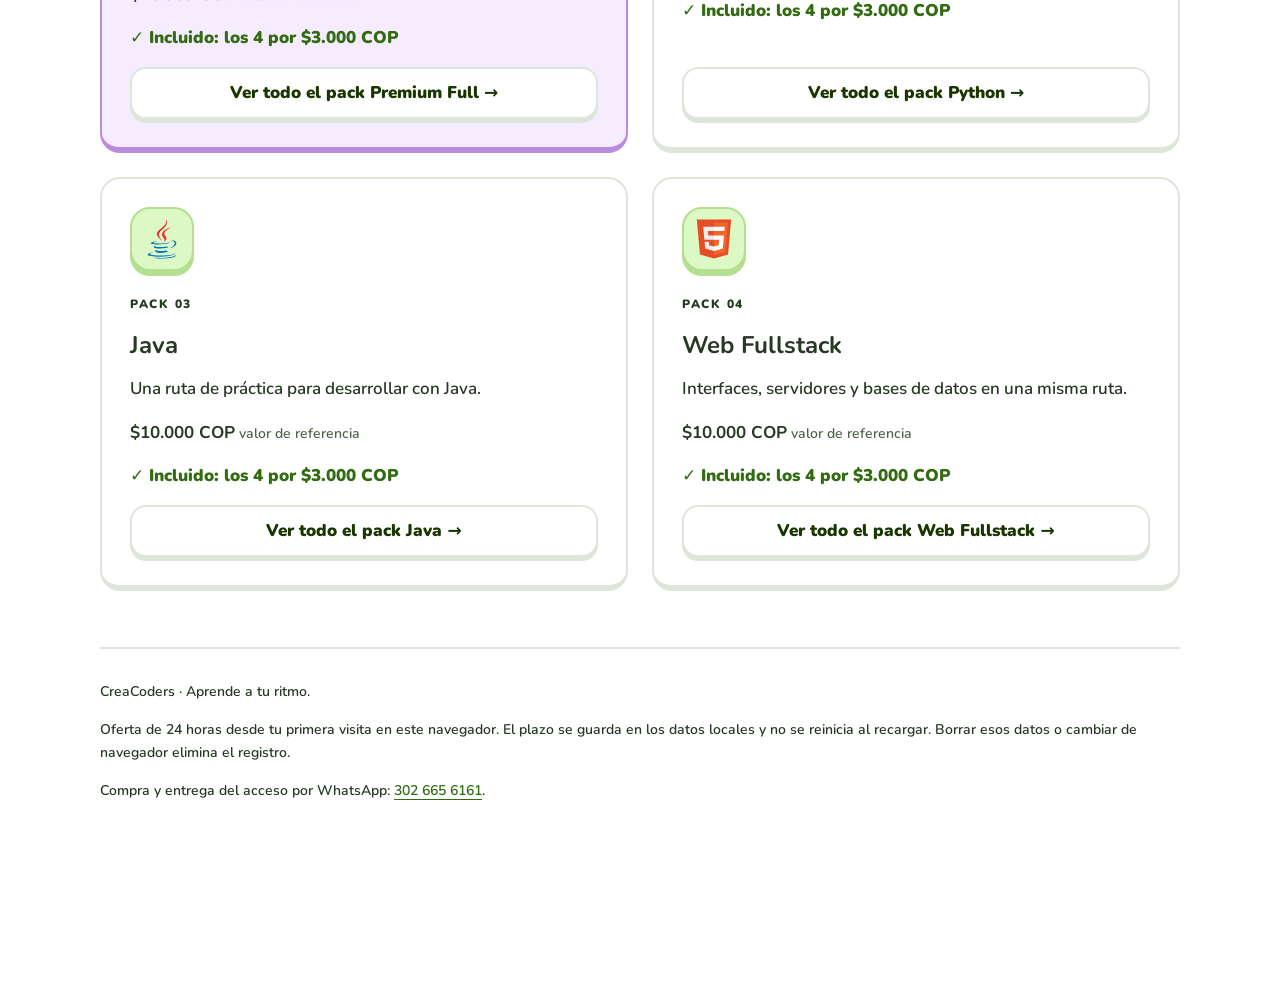
==== commit 16149063: "feat: offer four permanent-access packs for COP 3000" ====
--- a/pack/desarrollo-web/Desarrollo-Web.html
+++ b/pack/desarrollo-web/Desarrollo-Web.html
@@ -8,7 +8,7 @@
 <link rel="icon" type="image/svg+xml" href="../../images/brand-mark.svg">
 <meta name="theme-color" content="#58cc02">
 <link rel="stylesheet" href="../../css/index.css">
-<script defer src="../../js/offer.js?v=2-5000-cart3">
+<script defer src="../../js/offer.js?v=3000-cart4">
 </script>
 </head>
 <body data-pack="Web Fullstack">
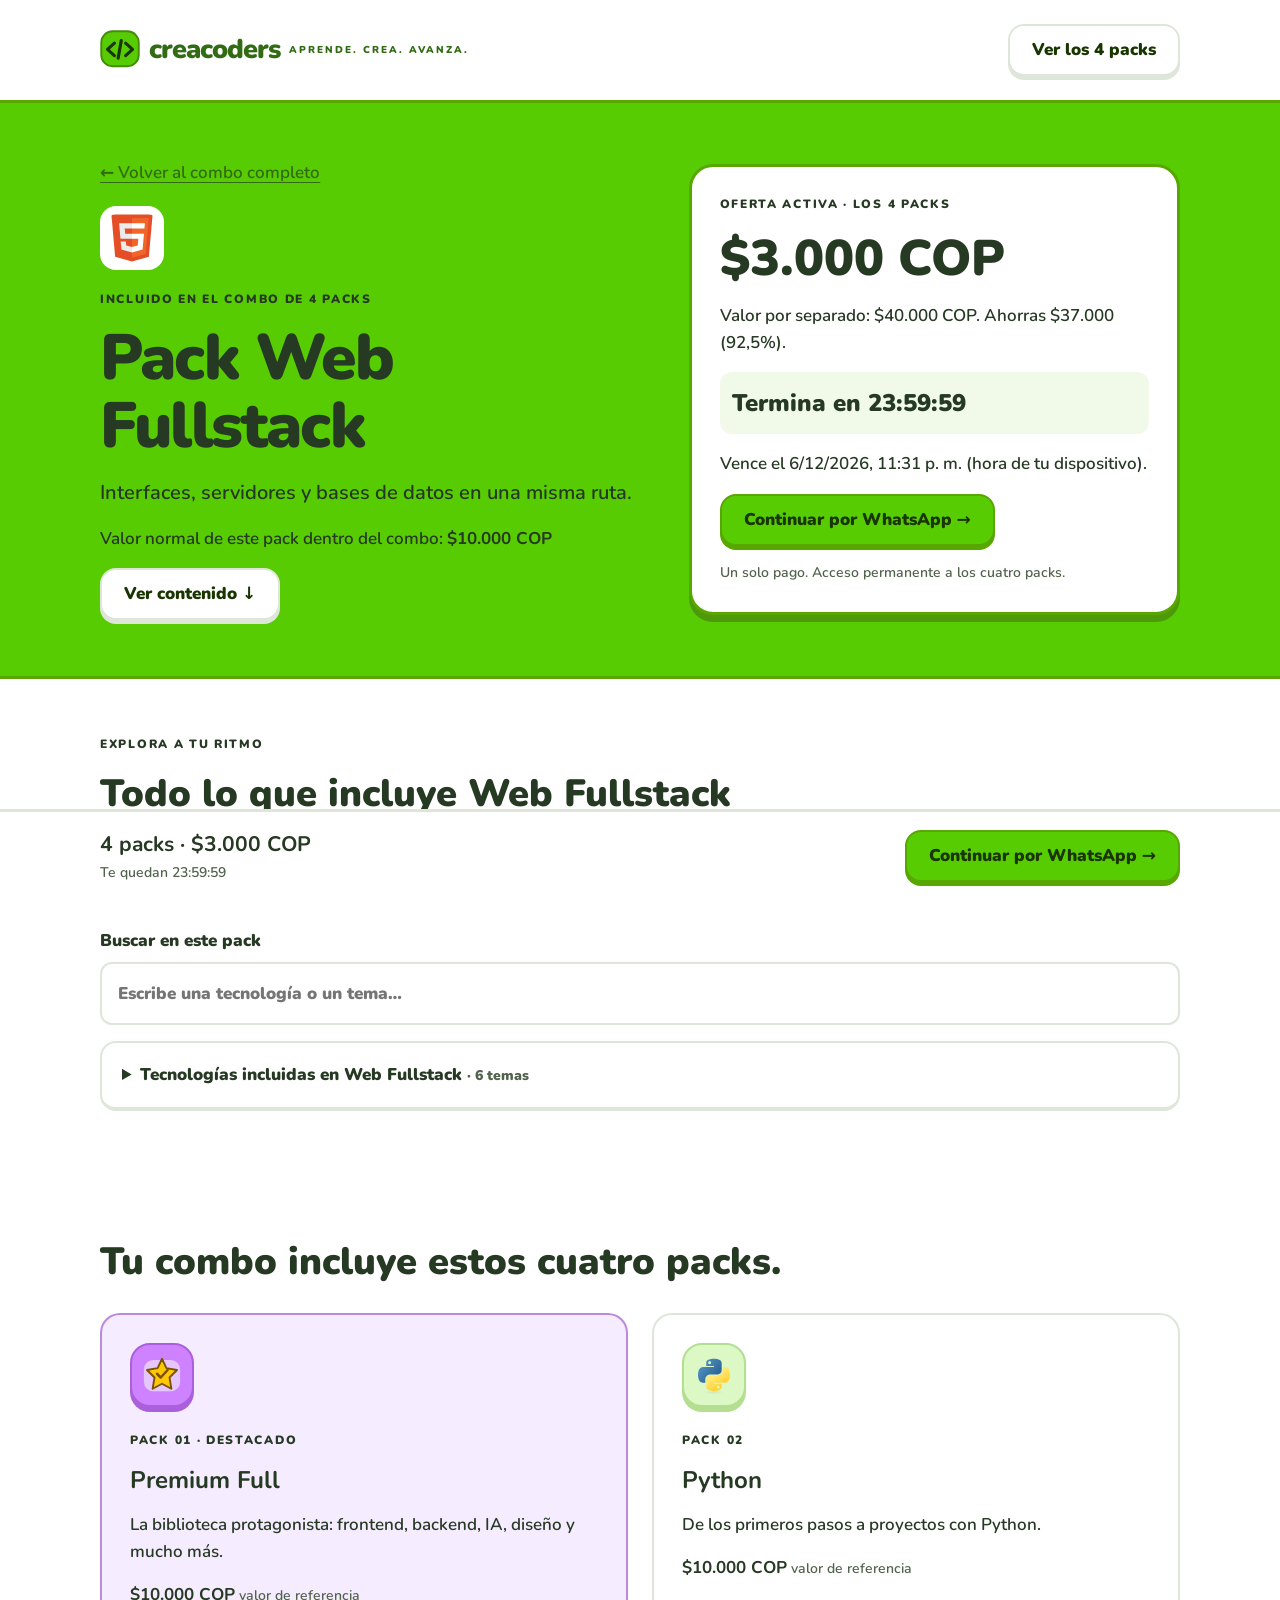
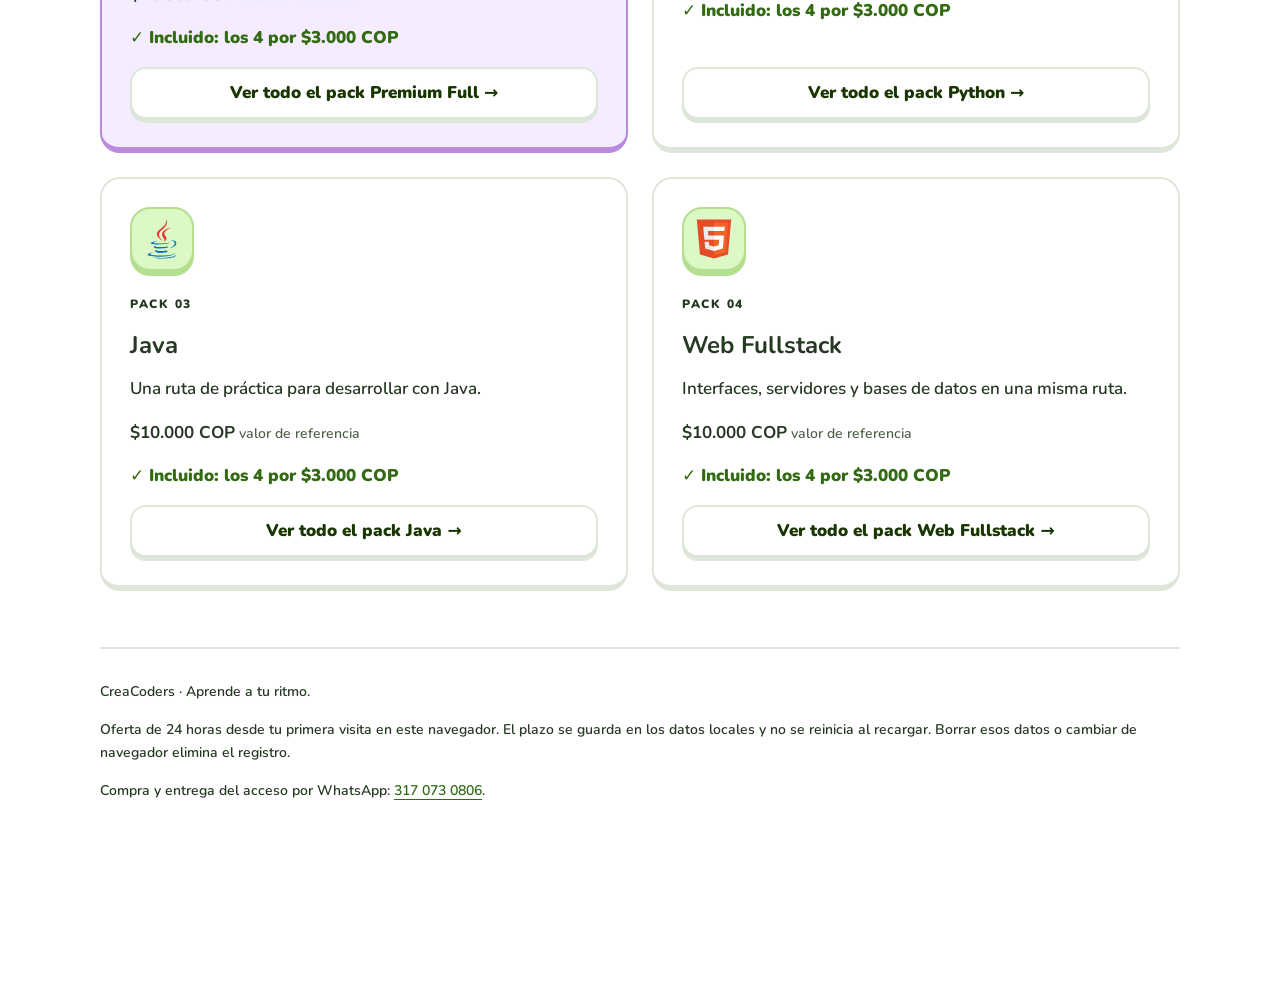
==== commit e302c323: "fix: update WhatsApp contact to 3170730806" ====
--- a/pack/desarrollo-web/Desarrollo-Web.html
+++ b/pack/desarrollo-web/Desarrollo-Web.html
@@ -8,7 +8,7 @@
 <link rel="icon" type="image/svg+xml" href="../../images/brand-mark.svg">
 <meta name="theme-color" content="#58cc02">
 <link rel="stylesheet" href="../../css/index.css">
-<script defer src="../../js/offer.js?v=3000-cart4">
+<script defer src="../../js/offer.js?v=3000-cart5">
 </script>
 </head>
 <body data-pack="Web Fullstack">
@@ -39,7 +39,7 @@
 <p class="timer" role="timer" aria-label="Tiempo restante de la oferta" data-timer>Comprobando oferta…</p>
 <p data-deadline>
 </p>
-<a class="button" data-buy href="https://wa.me/573026656161">Consultar los 4 packs por WhatsApp →</a>
+<a class="button" data-buy href="https://wa.me/573170730806">Consultar los 4 packs por WhatsApp →</a>
 <p class="fine">Un solo pago. Acceso permanente a los cuatro packs.</p>
 </section>
 </div>
@@ -145,14 +145,14 @@
 <footer class="wrap">
 <p>CreaCoders · Aprende a tu ritmo.</p>
 <p>Oferta de 24 horas desde tu primera visita en este navegador. El plazo se guarda en los datos locales y no se reinicia al recargar. Borrar esos datos o cambiar de navegador elimina el registro.</p>
-<p>Compra y entrega del acceso por WhatsApp: <a href="https://wa.me/573026656161">302 665 6161</a>.</p>
+<p>Compra y entrega del acceso por WhatsApp: <a href="https://wa.me/573170730806">317 073 0806</a>.</p>
 </footer>
 <aside class="sticky" aria-label="Comprar por WhatsApp">
 <div>
 <strong data-sticky-price>4 packs · $40.000</strong>
 <small data-sticky-note>Acceso permanente</small>
 </div>
-<a class="button" data-buy href="https://wa.me/573026656161">Consultar packs →</a>
+<a class="button" data-buy href="https://wa.me/573170730806">Consultar packs →</a>
 </aside>
 <noscript>
 <p class="wrap">Activa JavaScript para comprobar la oferta de primera visita. Puedes consultar los precios por WhatsApp.</p>
